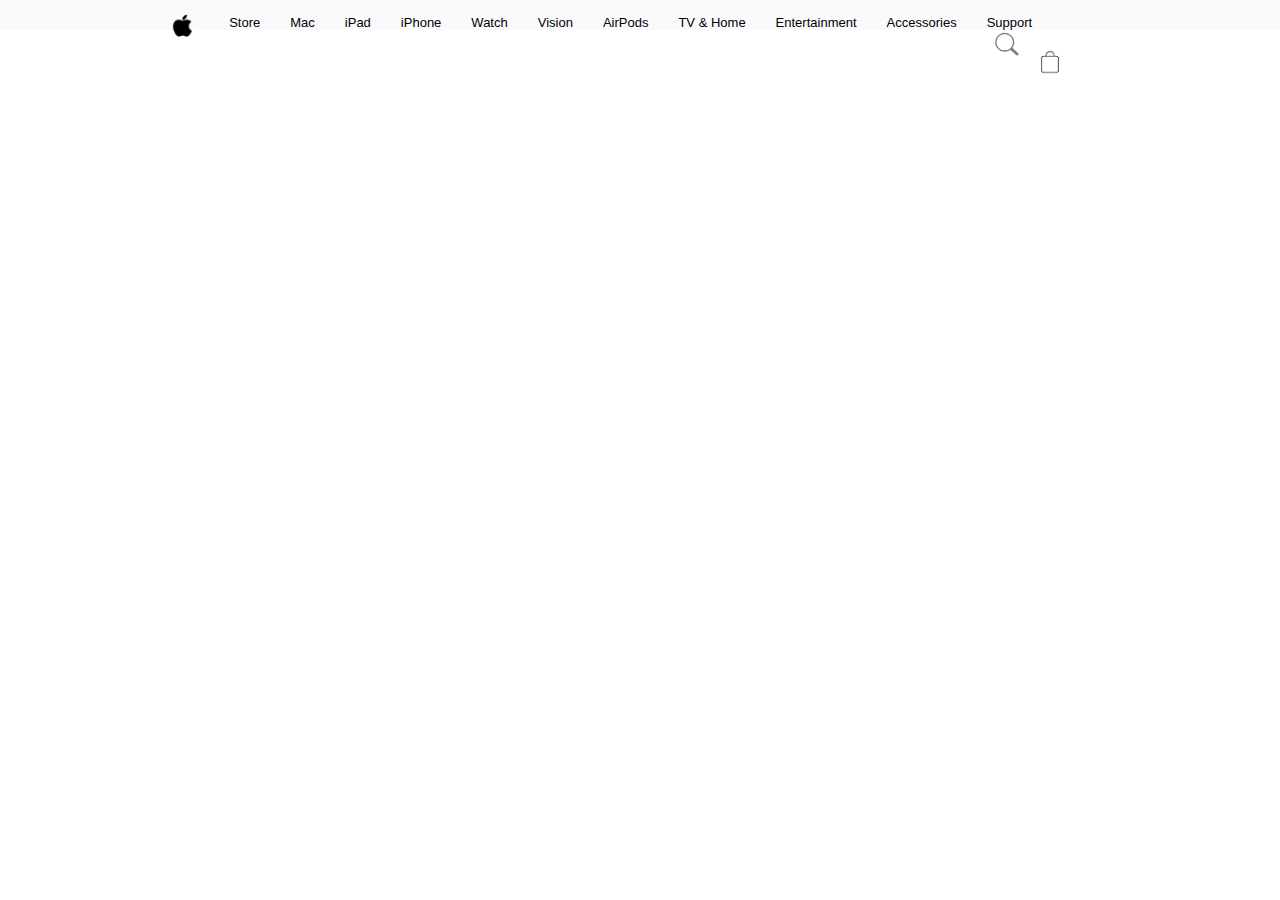
==== Index.html @ 8a87d5f6 "Search and Bag Logo" ====
<!DOCTYPE html>
<html lang="en">
<head>
    <meta charset="UTF-8">
    <meta name="viewport" content="width=device-width, initial-scale=1.0">
    <title>Apple</title>
    <link rel="stylesheet" href="style.css">
</head>
<body>
    <div>
        <div id="navbar">
            <img id="applelogo" src="./Asset/Logo 1.png" alt="Apple">
            <ul>
                <li>Store</li>
                <li style="margin-left: 30px;">Mac</li>
                <li style="margin-left: 30px;">iPad</li>
                <li style="margin-left: 30px;">iPhone</li>
                <li style="margin-left: 30px;">Watch</li>
                <li style="margin-left: 30px;">Vision</li>
                <li style="margin-left: 30px;">AirPods</li>
                <li style="margin-left: 30px;">TV & Home</li>
                <li style="margin-left: 30px;">Entertainment</li>
                <li style="margin-left: 30px;">Accessories</li>
                <li style="margin-left: 30px;">Support</li>
            </ul>
            <img id="search" src="./Asset/Search.png" alt="Search">
            <img id= "bag" src="./Asset/Bag.png" alt="Bag">
        </div>






    </div>
</body>
</html>
---- style.css ----
*{
    box-sizing: border-box;
    padding: 0;
    margin:0 ;
}
ul{
    list-style-type: none;
    display: flex;
    font-family: "SF Pro Text","SF Pro Icons","Helvetica Neue","Helvetica","Arial",sans-serif;
    margin-left: 14%
}   
li{margin-left: 50px;
font-size: 13px;
margin-top: 15px;}

#applelogo{position: absolute;
    margin-top: 14px;
    width: 2.5%;
    height: 2.5%;
    object-fit: contain;
    margin-left: 13%;
}
#navbar{background-color:#fafafc ;
}
#search{position: absolute;
    margin-top: 1px;
    width: 3%;
    height: 3%;
    object-fit: contain;
    margin-left: 77%;}
#bag{position: absolute;
    margin-top: 14px;
    width: 4%;
    height: 4%;
    object-fit: contain;
    margin-left: 80%;}
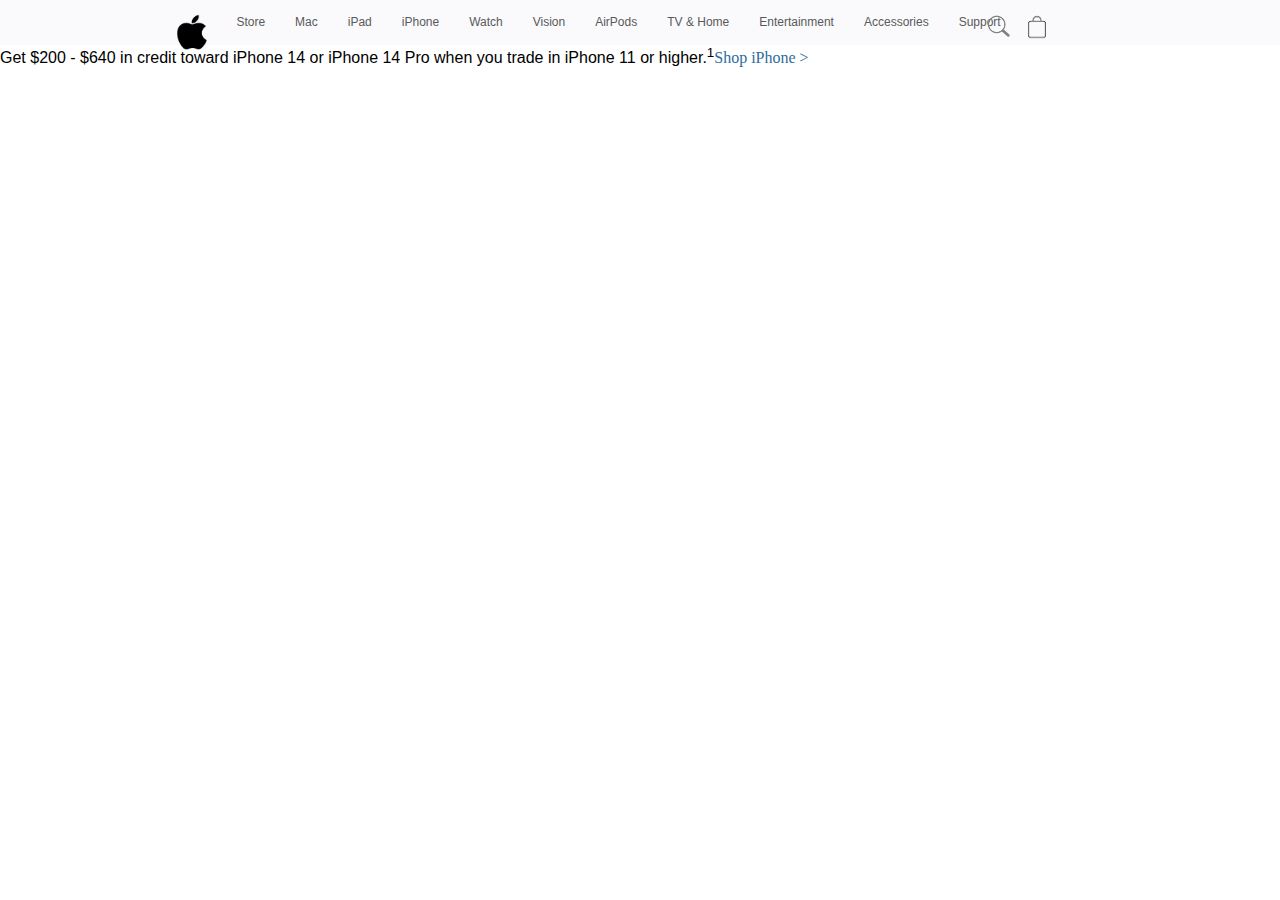
==== commit 45837022: "Navbar alignment and text addition with anchor tag" ====
--- a/Index.html
+++ b/Index.html
@@ -22,9 +22,13 @@
                 <li style="margin-left: 30px;">Entertainment</li>
                 <li style="margin-left: 30px;">Accessories</li>
                 <li style="margin-left: 30px;">Support</li>
+                <img id="search" src="./Asset/Search.png" alt="Search">
+                <img id= "bag" src="./Asset/Bag.png" alt="Bag">
             </ul>
-            <img id="search" src="./Asset/Search.png" alt="Search">
-            <img id= "bag" src="./Asset/Bag.png" alt="Bag">
+        </div>
+        <p id="firstpara">Get $200 &hyphen; $640 in credit toward iPhone 14 or iPhone 14 Pro when you trade in iPhone 11 or higher.<sup>1</sup></p><a id="atag"  href="">Shop iPhone &gt;</a>
+        <div>
+
         </div>
 
 
--- a/style.css
+++ b/style.css
@@ -7,30 +7,59 @@
     list-style-type: none;
     display: flex;
     font-family: "SF Pro Text","SF Pro Icons","Helvetica Neue","Helvetica","Arial",sans-serif;
-    margin-left: 14%
+    margin-left: 13%
 }   
-li{margin-left: 50px;
-font-size: 13px;
-margin-top: 15px;}
+li{
+    margin-left: 70px;
+    font-size: 12px;
+    margin-top: 15px;
+    color: #595959;
+}
 
-#applelogo{position: absolute;
-    margin-top: 14px;
-    width: 2.5%;
-    height: 2.5%;
-    object-fit: contain;
-    margin-left: 13%;
-}
-#navbar{background-color:#fafafc ;
-}
-#search{position: absolute;
-    margin-top: 1px;
-    width: 3%;
-    height: 3%;
-    object-fit: contain;
-    margin-left: 77%;}
-#bag{position: absolute;
+#applelogo{
+    position: absolute;
     margin-top: 14px;
     width: 4%;
     height: 4%;
     object-fit: contain;
-    margin-left: 80%;}+    margin-left: 13%;
+}
+#navbar{
+    background-color:#fafafc ;
+    height: 45px;
+}
+#search{
+    position: absolute;
+    margin-top: 14px;
+    width: 2.8%;
+    height: 2.8%;
+    object-fit: contain;
+    margin-left: 63.5%;
+}
+#bag{position: absolute;
+    margin-top: 9px;
+    width: 4%;
+    height: 4%;
+    object-fit: contain;
+    margin-left: 66%;}
+#firstpara{
+    font-family: "SF Pro Text","SF Pro Icons","Helvetica Neue","Helvetica","Arial",sans-serif;
+    font-size: 16px;
+    display:inline-block ;
+    text-align: center;
+}
+a{
+    color: #2f6c9b;
+    text-decoration: none;
+    background-color: transparent;
+}
+a:visited{
+    color: #2f6c9b;
+    text-decoration: none;
+    background-color: transparent;
+}   
+a:hover{
+    color: #2f6c9b;
+    text-decoration: underline;
+    background-color: transparent;
+}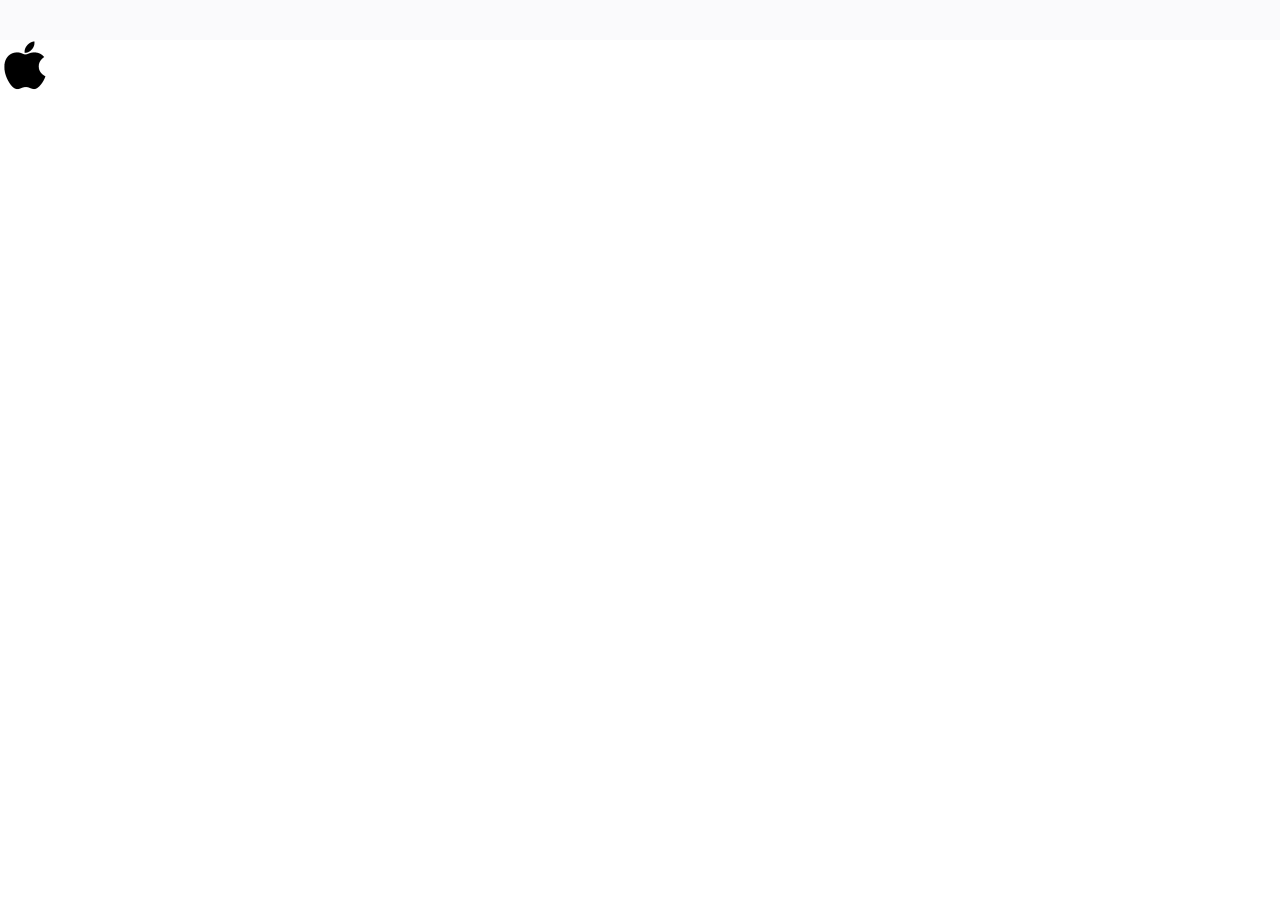
==== commit 6a43bd14: "Apple with div and flex" ====
--- a/Index.html
+++ b/Index.html
@@ -7,35 +7,37 @@
     <link rel="stylesheet" href="style.css">
 </head>
 <body>
-    <div>
-        <div id="navbar">
-            <img id="applelogo" src="./Asset/Logo 1.png" alt="Apple">
-            <ul>
+    <div id="mainnavbar"></div>
+        <div id="shortnavbar"></div>
+            <div id="applelogo">
+                <img id="applelogo" src="./Asset/Logo 1.png" alt="Apple">
+            </div>
+            <!-- <div id="menulist">
+                <ul id="list">
                 <li>Store</li>
-                <li style="margin-left: 30px;">Mac</li>
-                <li style="margin-left: 30px;">iPad</li>
-                <li style="margin-left: 30px;">iPhone</li>
-                <li style="margin-left: 30px;">Watch</li>
-                <li style="margin-left: 30px;">Vision</li>
-                <li style="margin-left: 30px;">AirPods</li>
-                <li style="margin-left: 30px;">TV & Home</li>
-                <li style="margin-left: 30px;">Entertainment</li>
-                <li style="margin-left: 30px;">Accessories</li>
-                <li style="margin-left: 30px;">Support</li>
-                <img id="search" src="./Asset/Search.png" alt="Search">
-                <img id= "bag" src="./Asset/Bag.png" alt="Bag">
+                <li>Mac</li>
+                <li>iPad</li>
+                <li>iPhone</li>
+                <li>Watch</li>
+                <li>Vision</li>
+                <li>AirPods</li>
+                <li>TV & Home</li>
+                <li>Entertainment</li>
+                <li>Accessories</li>
+                <li>Support</li>                
             </ul>
+            </div>
+            <div id="search">
+                <img src="./Asset/Search.png" alt="Search">
+            </div>
+            <div id="bag">
+                <img src="./Asset/Bag.png" alt="Bag">
+            </div>
         </div>
-        <p id="firstpara">Get $200 &hyphen; $640 in credit toward iPhone 14 or iPhone 14 Pro when you trade in iPhone 11 or higher.<sup>1</sup></p><a id="atag"  href="">Shop iPhone &gt;</a>
-        <div>
-
-        </div>
-
-
-
-
-
-
     </div>
+    <Div id="offer">
+        <p>Get $200 &hyphen; $640 in credit toward iPhone 14 or iPhone 14 Pro when you trade in iPhone 11 or higher.<sup>1</sup></p><a id="atag" href=""> Shop iPhone &gt;</a>
+    </Div> -->
+    
 </body>
 </html>--- a/style.css
+++ b/style.css
@@ -1,65 +1,31 @@
 *{
     box-sizing: border-box;
     padding: 0;
-    margin:0 ;
+    margin: 0;
 }
-ul{
-    list-style-type: none;
+#mainnavbar{
+    background-color: #fafafc;
+    padding: 20px;
     display: flex;
-    font-family: "SF Pro Text","SF Pro Icons","Helvetica Neue","Helvetica","Arial",sans-serif;
-    margin-left: 13%
-}   
-li{
-    margin-left: 70px;
-    font-size: 12px;
-    margin-top: 15px;
-    color: #595959;
 }
-
+#shortnavbar{
+    width: 50%;
+    background-color: blueviolet;
+    display: flex;
+}
 #applelogo{
+    height: 50px;
+    width: 50px;
     position: absolute;
-    margin-top: 14px;
-    width: 4%;
-    height: 4%;
-    object-fit: contain;
-    margin-left: 13%;
-}
-#navbar{
-    background-color:#fafafc ;
-    height: 45px;
+    display: ;
 }
 #search{
+    height: 10px;
+    width: 10px;
     position: absolute;
-    margin-top: 14px;
-    width: 2.8%;
-    height: 2.8%;
-    object-fit: contain;
-    margin-left: 63.5%;
 }
-#bag{position: absolute;
-    margin-top: 9px;
-    width: 4%;
-    height: 4%;
-    object-fit: contain;
-    margin-left: 66%;}
-#firstpara{
-    font-family: "SF Pro Text","SF Pro Icons","Helvetica Neue","Helvetica","Arial",sans-serif;
-    font-size: 16px;
-    display:inline-block ;
-    text-align: center;
-}
-a{
-    color: #2f6c9b;
-    text-decoration: none;
-    background-color: transparent;
-}
-a:visited{
-    color: #2f6c9b;
-    text-decoration: none;
-    background-color: transparent;
-}   
-a:hover{
-    color: #2f6c9b;
-    text-decoration: underline;
-    background-color: transparent;
+#bag{
+    height: 10px;
+    width: 10px;
+    position: absolute;
 }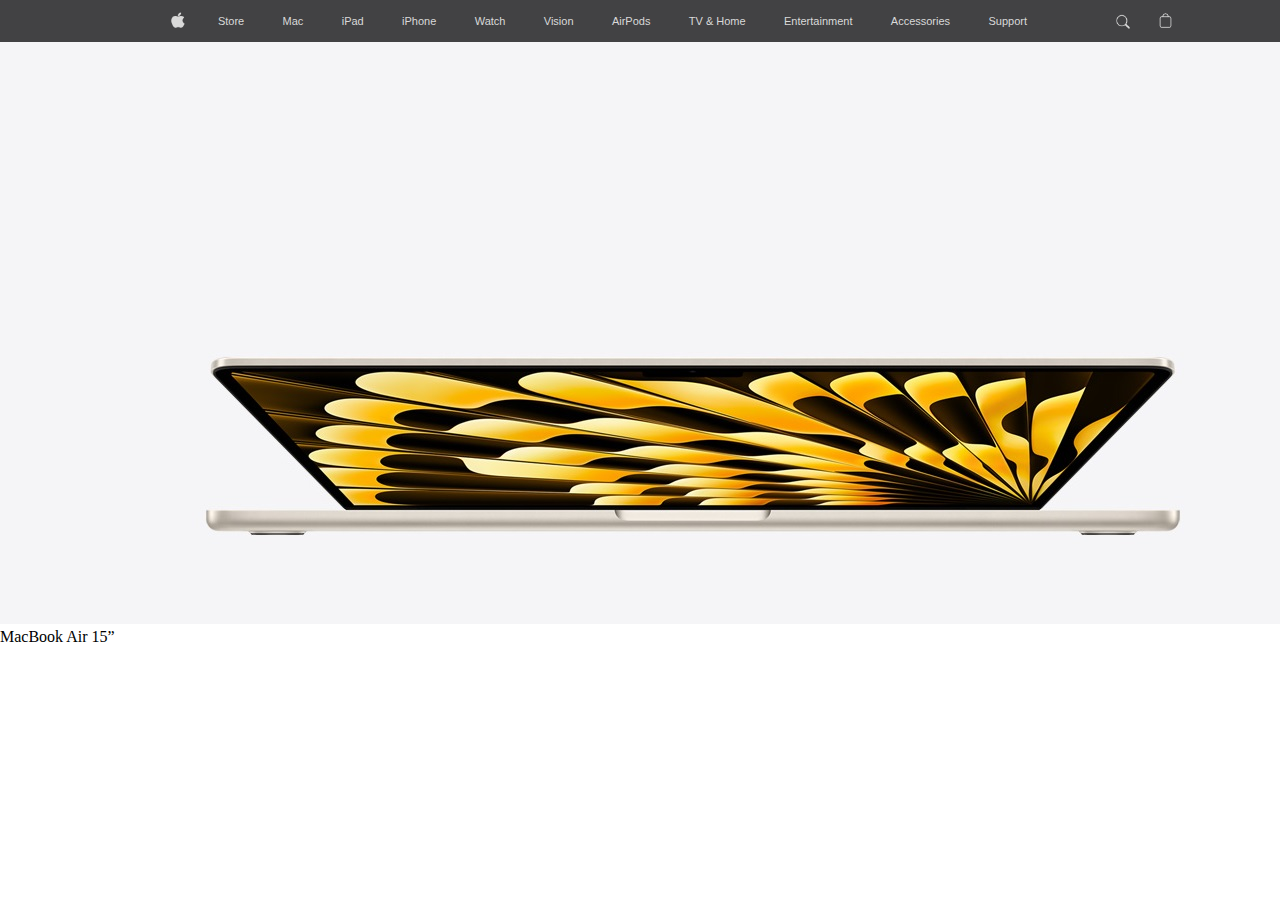
==== commit 03155093: "Pic0 has been placed" ====
--- a/Index.html
+++ b/Index.html
@@ -7,12 +7,9 @@
     <link rel="stylesheet" href="style.css">
 </head>
 <body>
-    <div id="mainnavbar"></div>
-        <div id="shortnavbar"></div>
-            <div id="applelogo">
+    <div id="mainnavbar">
+        <div id="shortnavbar">
                 <img id="applelogo" src="./Asset/Logo 1.png" alt="Apple">
-            </div>
-            <!-- <div id="menulist">
                 <ul id="list">
                 <li>Store</li>
                 <li>Mac</li>
@@ -25,19 +22,15 @@
                 <li>Entertainment</li>
                 <li>Accessories</li>
                 <li>Support</li>                
-            </ul>
-            </div>
-            <div id="search">
-                <img src="./Asset/Search.png" alt="Search">
-            </div>
-            <div id="bag">
-                <img src="./Asset/Bag.png" alt="Bag">
-            </div>
+                </ul>
+                <img id="search" src="./Asset/Search.png" alt="Search">
+                <img id="bag" src="./Asset/Bag.png" alt="Bag">
         </div>
     </div>
-    <Div id="offer">
-        <p>Get $200 &hyphen; $640 in credit toward iPhone 14 or iPhone 14 Pro when you trade in iPhone 11 or higher.<sup>1</sup></p><a id="atag" href=""> Shop iPhone &gt;</a>
-    </Div> -->
-    
+    <div id="pic00">
+        <img id="pic0" src="./Asset/0.jpg" alt="MacBook Air 15">
+        <p>MacBook Air 15&rdquo;</p>
+        
+    </div>
 </body>
 </html>--- a/style.css
+++ b/style.css
@@ -4,28 +4,47 @@
     margin: 0;
 }
 #mainnavbar{
-    background-color: #fafafc;
-    padding: 20px;
-    display: flex;
+    background-color: #424244;
+    padding: 15px;
+    width: 100%;
+    position: fixed;
 }
 #shortnavbar{
-    width: 50%;
-    background-color: blueviolet;
-    display: flex;
+    width: 65%;
+    margin: 0 auto;
 }
 #applelogo{
-    height: 50px;
-    width: 50px;
+    height: 16px;
+    width: 16px;
     position: absolute;
-    display: ;
+    margin-left: -64px;
+    margin-top: -3px;
 }
 #search{
-    height: 10px;
-    width: 10px;
+    height: 16px;
+    width: 16px;
     position: absolute;
+    margin-left: 880px;
+    margin-top: -13px;
 }
 #bag{
-    height: 10px;
-    width: 10px;
+    height: 23px;
+    width: 23px;
     position: absolute;
-}+    margin-left: 920px;
+    margin-top: -18px;
+}
+#list{
+    list-style: none;
+    display: flex;
+    justify-content: space-around;
+    align-content: row wrap;
+    font-family: "SF Pro Text","SF Pro Icons","Helvetica Neue","Helvetica","Arial",sans-serif;
+    color: #d9d9d9;
+    font-size: 11px;
+    margin-left: -35px;
+}
+pic0{
+    width: 100%;
+    height: fit-content;
+}
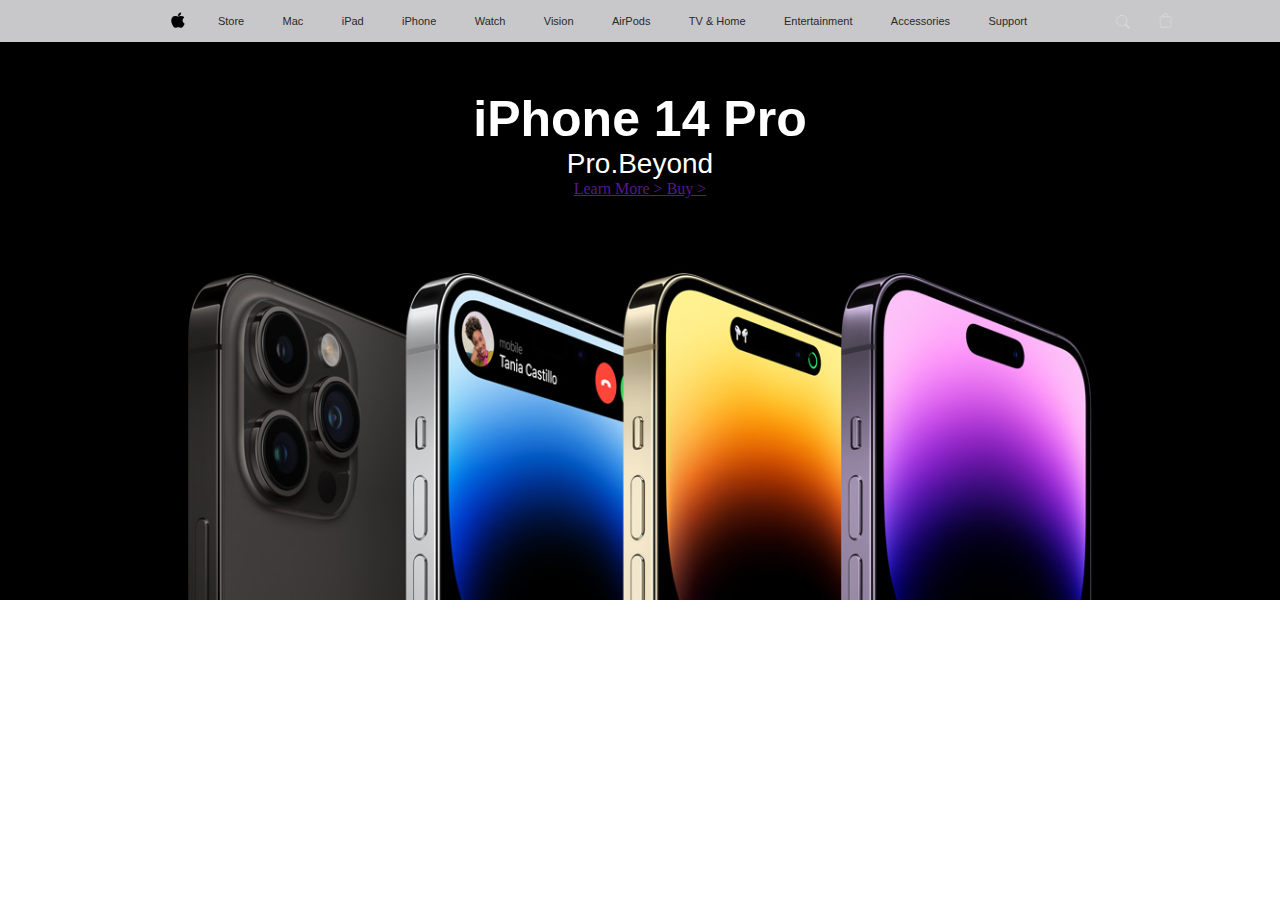
==== commit 344ec525: "again pushing repo" ====
--- a/Index.html
+++ b/Index.html
@@ -27,10 +27,13 @@
                 <img id="bag" src="./Asset/Bag.png" alt="Bag">
         </div>
     </div>
-    <div id="pic00">
-        <img id="pic0" src="./Asset/0.jpg" alt="MacBook Air 15">
-        <p>MacBook Air 15&rdquo;</p>
-        
+    <div id="firstsection">
+        <p id="para1">iPhone 14 Pro</p>
+        <p id="para2">Pro.Beyond</p>        
+        <div id="para3">
+            <a href="">Learn More &gt; </a>
+            <a href="">Buy &gt;</a>
+        </div>
     </div>
 </body>
-</html>+</html>     --- a/style.css
+++ b/style.css
@@ -4,7 +4,7 @@
     margin: 0;
 }
 #mainnavbar{
-    background-color: #424244;
+    background-color: #C8C8CA;
     padding: 15px;
     width: 100%;
     position: fixed;
@@ -40,11 +40,29 @@
     justify-content: space-around;
     align-content: row wrap;
     font-family: "SF Pro Text","SF Pro Icons","Helvetica Neue","Helvetica","Arial",sans-serif;
-    color: #d9d9d9;
+    color: #282828;
     font-size: 11px;
     margin-left: -35px;
 }
-pic0{
-    width: 100%;
-    height: fit-content;
+#firstsection{
+    display: flex;
+    flex-direction: column;
+    align-items: center;
+    background-image: url(./Asset/2.jpg);
+    background-repeat: no-repeat;
+    background-size: cover;
+    background-position: center;
+    height: 600px;
+    color: white;
 }
+#para1{
+    margin-top: 90px;
+    font-size: 50px;
+    font-weight: bolder;
+    font-family: "SF Pro Text","SF Pro Icons","Helvetica Neue","Helvetica","Arial",sans-serif;
+}
+#para2{
+    font-size: 28px;
+    /* font-weight: bold; */
+    font-family: "SF Pro Text","SF Pro Icons","Helvetica Neue","Helvetica","Arial",sans-serif;
+}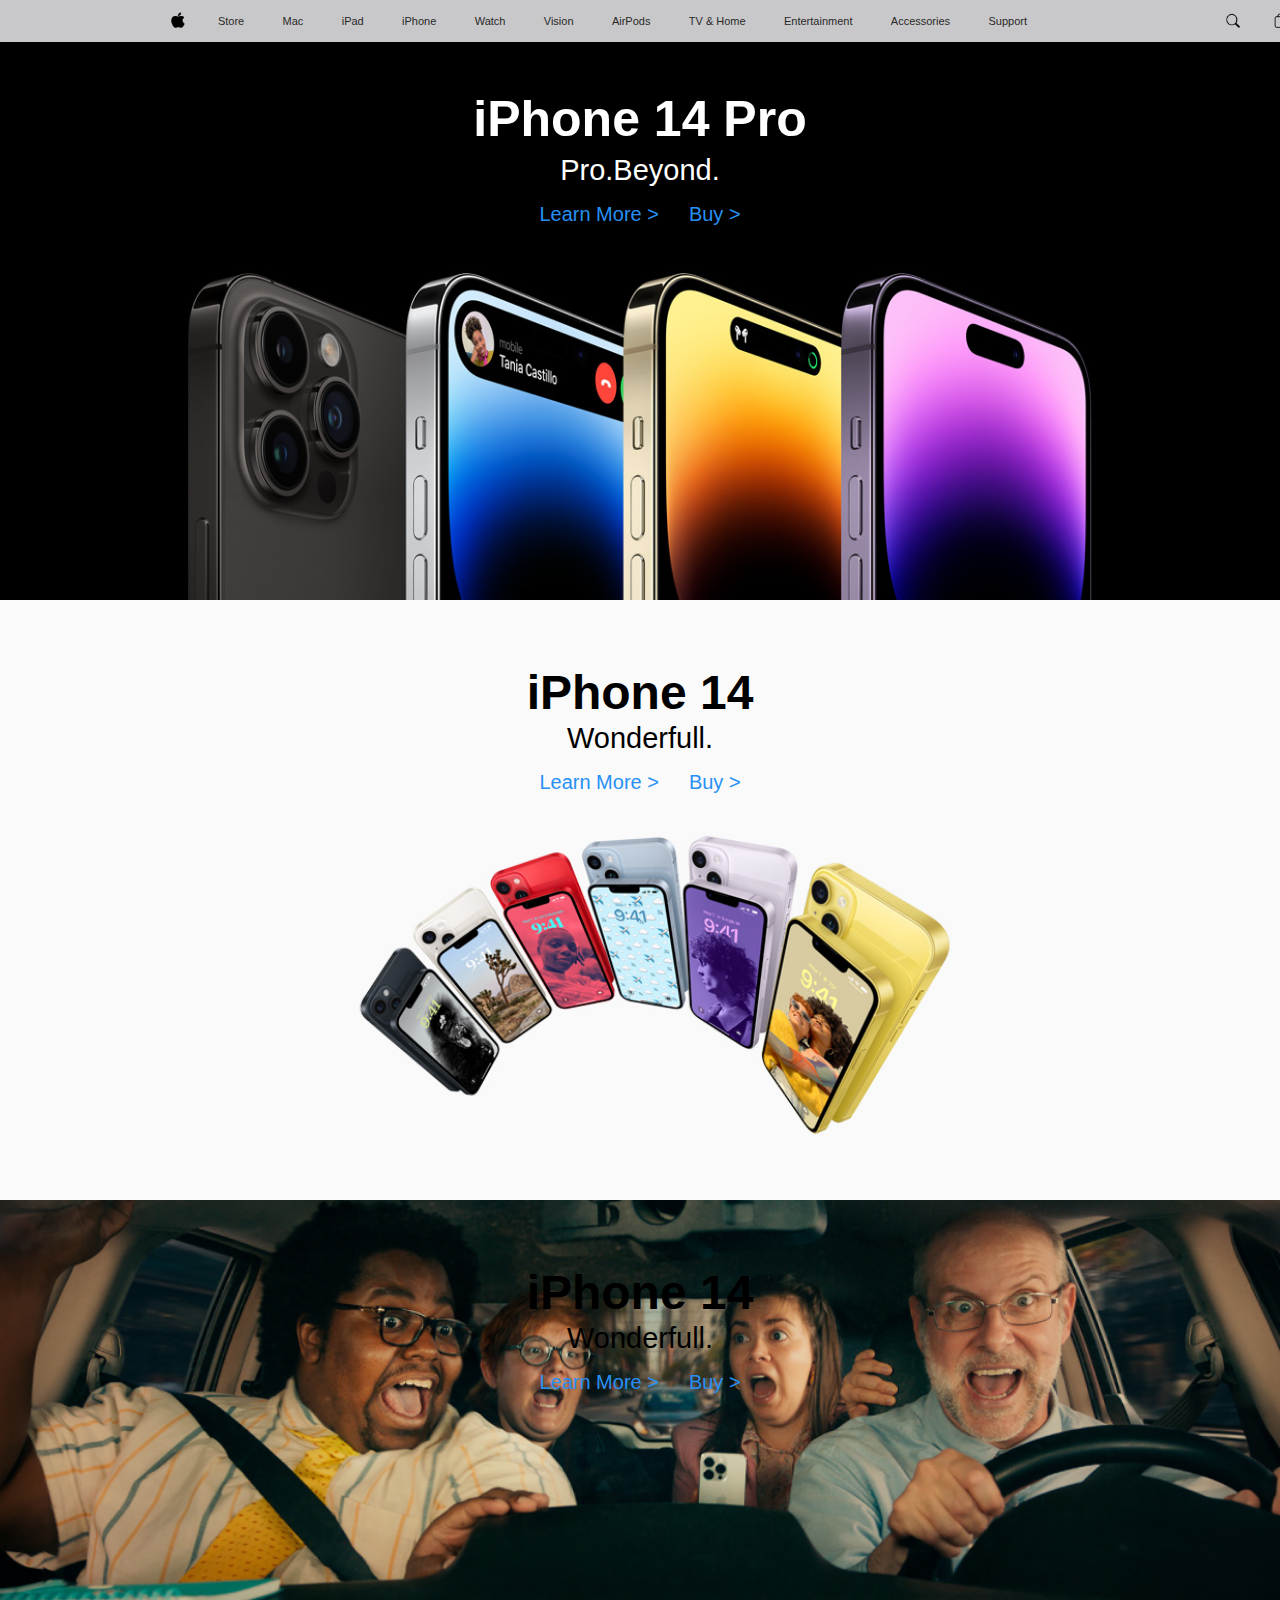
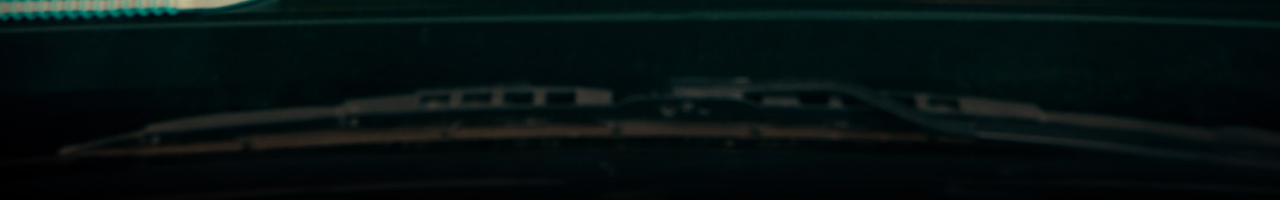
==== commit 11159d67: "section 3 working" ====
--- a/Index.html
+++ b/Index.html
@@ -1,39 +1,57 @@
-<!DOCTYPE html>
-<html lang="en">
-<head>
-    <meta charset="UTF-8">
-    <meta name="viewport" content="width=device-width, initial-scale=1.0">
-    <title>Apple</title>
-    <link rel="stylesheet" href="style.css">
-</head>
-<body>
-    <div id="mainnavbar">
-        <div id="shortnavbar">
-                <img id="applelogo" src="./Asset/Logo 1.png" alt="Apple">
-                <ul id="list">
-                <li>Store</li>
-                <li>Mac</li>
-                <li>iPad</li>
-                <li>iPhone</li>
-                <li>Watch</li>
-                <li>Vision</li>
-                <li>AirPods</li>
-                <li>TV & Home</li>
-                <li>Entertainment</li>
-                <li>Accessories</li>
-                <li>Support</li>                
-                </ul>
-                <img id="search" src="./Asset/Search.png" alt="Search">
-                <img id="bag" src="./Asset/Bag.png" alt="Bag">
-        </div>
-    </div>
-    <div id="firstsection">
-        <p id="para1">iPhone 14 Pro</p>
-        <p id="para2">Pro.Beyond</p>        
-        <div id="para3">
-            <a href="">Learn More &gt; </a>
-            <a href="">Buy &gt;</a>
-        </div>
-    </div>
-</body>
+<!DOCTYPE html>
+<html lang="en">
+<head>
+    <meta charset="UTF-8">
+    <meta name="viewport" content="width=device-width, initial-scale=1.0">
+    <title>Apple</title>
+    <link rel="stylesheet" href="style.css">
+</head>
+<body>
+    <div id="mainnavbar">
+        <div id="shortnavbar">
+                <img id="applelogo" src="./Asset/Logo 1.png" alt="Apple">
+                <ul id="list">
+                <li>Store</li>
+                <li>Mac</li>
+                <li>iPad</li>
+                <li>iPhone</li>
+                <li>Watch</li>
+                <li>Vision</li>
+                <li>AirPods</li>
+                <li>TV & Home</li>
+                <li>Entertainment</li>
+                <li>Accessories</li>
+                <li>Support</li>                
+                </ul>
+                <img id="search" src="./Asset/Search.png" alt="Search">
+                <img id="bag" src="./Asset/Bag.png" alt="Bag">
+        </div>
+    </div>
+    <div id="firstsection">
+        <p id="para1">iPhone 14 Pro</p>
+        <p id="para2">Pro.Beyond.</p>        
+        <div id="para3">
+            <a href="">Learn More &gt; </a>
+            <a href="">Buy &gt; </a>
+        </div>
+    </div>
+    <div id="secondsection">
+        <p id="para4">iPhone 14</p>
+        <p id="para5">Wonderfull.</p>        
+        <div id="para6">
+            <a href="">Learn More &gt; </a>
+            <a href="">Buy &gt; </a>
+        </div>
+    </div>
+    </div>
+    <div id="thirdsection">
+        <p id="para7">iPhone 14</p>
+        <p id="para8">Wonderfull.</p>        
+        <div id="para9">
+            <a href="">Learn More &gt; </a>
+            <a href="">Buy &gt; </a>
+        </div>
+    </div>
+    
+</body>
 </html>     --- a/style.css
+++ b/style.css
@@ -1,68 +1,154 @@
-*{
-    box-sizing: border-box;
-    padding: 0;
-    margin: 0;
-}
-#mainnavbar{
-    background-color: #C8C8CA;
-    padding: 15px;
-    width: 100%;
-    position: fixed;
-}
-#shortnavbar{
-    width: 65%;
-    margin: 0 auto;
-}
-#applelogo{
-    height: 16px;
-    width: 16px;
-    position: absolute;
-    margin-left: -64px;
-    margin-top: -3px;
-}
-#search{
-    height: 16px;
-    width: 16px;
-    position: absolute;
-    margin-left: 880px;
-    margin-top: -13px;
-}
-#bag{
-    height: 23px;
-    width: 23px;
-    position: absolute;
-    margin-left: 920px;
-    margin-top: -18px;
-}
-#list{
-    list-style: none;
-    display: flex;
-    justify-content: space-around;
-    align-content: row wrap;
-    font-family: "SF Pro Text","SF Pro Icons","Helvetica Neue","Helvetica","Arial",sans-serif;
-    color: #282828;
-    font-size: 11px;
-    margin-left: -35px;
-}
-#firstsection{
-    display: flex;
-    flex-direction: column;
-    align-items: center;
-    background-image: url(./Asset/2.jpg);
-    background-repeat: no-repeat;
-    background-size: cover;
-    background-position: center;
-    height: 600px;
-    color: white;
-}
-#para1{
-    margin-top: 90px;
-    font-size: 50px;
-    font-weight: bolder;
-    font-family: "SF Pro Text","SF Pro Icons","Helvetica Neue","Helvetica","Arial",sans-serif;
-}
-#para2{
-    font-size: 28px;
-    /* font-weight: bold; */
-    font-family: "SF Pro Text","SF Pro Icons","Helvetica Neue","Helvetica","Arial",sans-serif;
+*{
+    box-sizing: border-box;
+    padding: 0;
+    margin: 0;
+}
+#mainnavbar{
+    background-color: #C8C8CA;
+    padding: 15px;
+    width: 100%;
+    position: fixed;
+}
+#shortnavbar{
+    width: 65%;
+    margin: 0 auto;
+}
+#applelogo{
+    height: 16px;
+    width: 16px;
+    position: absolute;
+    margin-left: -64px;
+    margin-top: -3px;
+}
+#search{
+    height: 16px;
+    width: 16px;
+    position: absolute;
+    margin-left: 990px;
+    margin-top: -14px;
+}
+#bag{
+    height: 23px;
+    width: 23px;
+    position: absolute;
+    margin-left: 1035px;
+    margin-top: -18px;
+}
+#list{
+    list-style: none;
+    display: flex;
+    justify-content: space-around;
+    align-content: row wrap;
+    font-family: "SF Pro Text","SF Pro Icons","Helvetica Neue","Helvetica","Arial",sans-serif;
+    color: #282828;
+    font-size: 11px;
+    margin-left: -35px;
+}
+#firstsection{
+    display: flex;
+    flex-direction: column;
+    align-items: center;
+    background-image: url(./Asset/2.jpg);
+    background-repeat: no-repeat;
+    background-size: cover;
+    background-position: center;
+    height: 600px;
+    color: white;
+}
+#para1{
+    margin-top: 90px;
+    font-size: 50px;
+    font-weight: bolder;
+    font-family: "SF Pro Text","SF Pro Icons","Helvetica Neue","Helvetica","Arial",sans-serif;
+}
+#para2{
+    font-size: 29px;
+    font-family: "SF Pro Text","SF Pro Icons","Helvetica Neue","Helvetica","Arial",sans-serif;
+    margin-top: 6px;
+}
+#para3{
+    font-family: "SF Pro Text","SF Pro Icons","Helvetica Neue","Helvetica","Arial",sans-serif;
+    margin-top: 16px;
+    display: flex;
+    gap: 30px;
+}
+a{
+    color: #2790F4;
+    text-decoration: none;
+    font-size:20px ;
+}
+a:hover{
+    text-decoration: underline;
+}
+#secondsection{
+    display: flex;
+    flex-direction: column;
+    align-items: center;
+    background-image: url(./Asset/3.jpg);
+    background-repeat: no-repeat;
+    background-size: cover;
+    background-position: center;
+    height: 600px;
+    color: black;
+}
+#para4{
+    margin-top: 65px;
+    font-size: 48px;
+    font-weight: bolder;
+    font-family: "SF Pro Text","SF Pro Icons","Helvetica Neue","Helvetica","Arial",sans-serif;
+}
+#para5{
+    font-size: 29px;
+    font-family: "SF Pro Text","SF Pro Icons","Helvetica Neue","Helvetica","Arial",sans-serif;
+    margin-top: 2px;
+}
+#para6{
+    font-family: "SF Pro Text","SF Pro Icons","Helvetica Neue","Helvetica","Arial",sans-serif;
+    margin-top: 16px;
+    display: flex;
+    gap: 30px;
+}
+a{
+    color: #2790F4;
+    text-decoration: none;
+    font-size:20px ;
+}
+a:hover{
+    text-decoration: underline;
+}
+#thirdsection{
+    display: flex;
+    flex-direction: column;
+    align-items: center;
+    background-image: url(./Asset/10.jpg);
+    background-repeat: no-repeat;
+    background-size: cover;
+    background-position: center;
+    height: 600px;
+    color: black;
+}
+#para7{
+    margin-top: 65px;
+    font-size: 48px;
+    font-weight: bolder;
+    font-family: "SF Pro Text","SF Pro Icons","Helvetica Neue","Helvetica","Arial",sans-serif;
+}
+#para8{
+    font-size: 29px;
+    font-family: "SF Pro Text","SF Pro Icons","Helvetica Neue","Helvetica","Arial",sans-serif;
+    margin-top: 2px;
+}
+#para9{
+    font-family: "SF Pro Text","SF Pro Icons","Helvetica Neue","Helvetica","Arial",sans-serif;
+    margin-top: 16px;
+    display: flex;
+    gap: 30px;
+}
+a{
+    color: #2790F4;
+    text-decoration: none;
+    font-size:20px ;
+}
+a:hover{
+    text-decoration: underline;
 }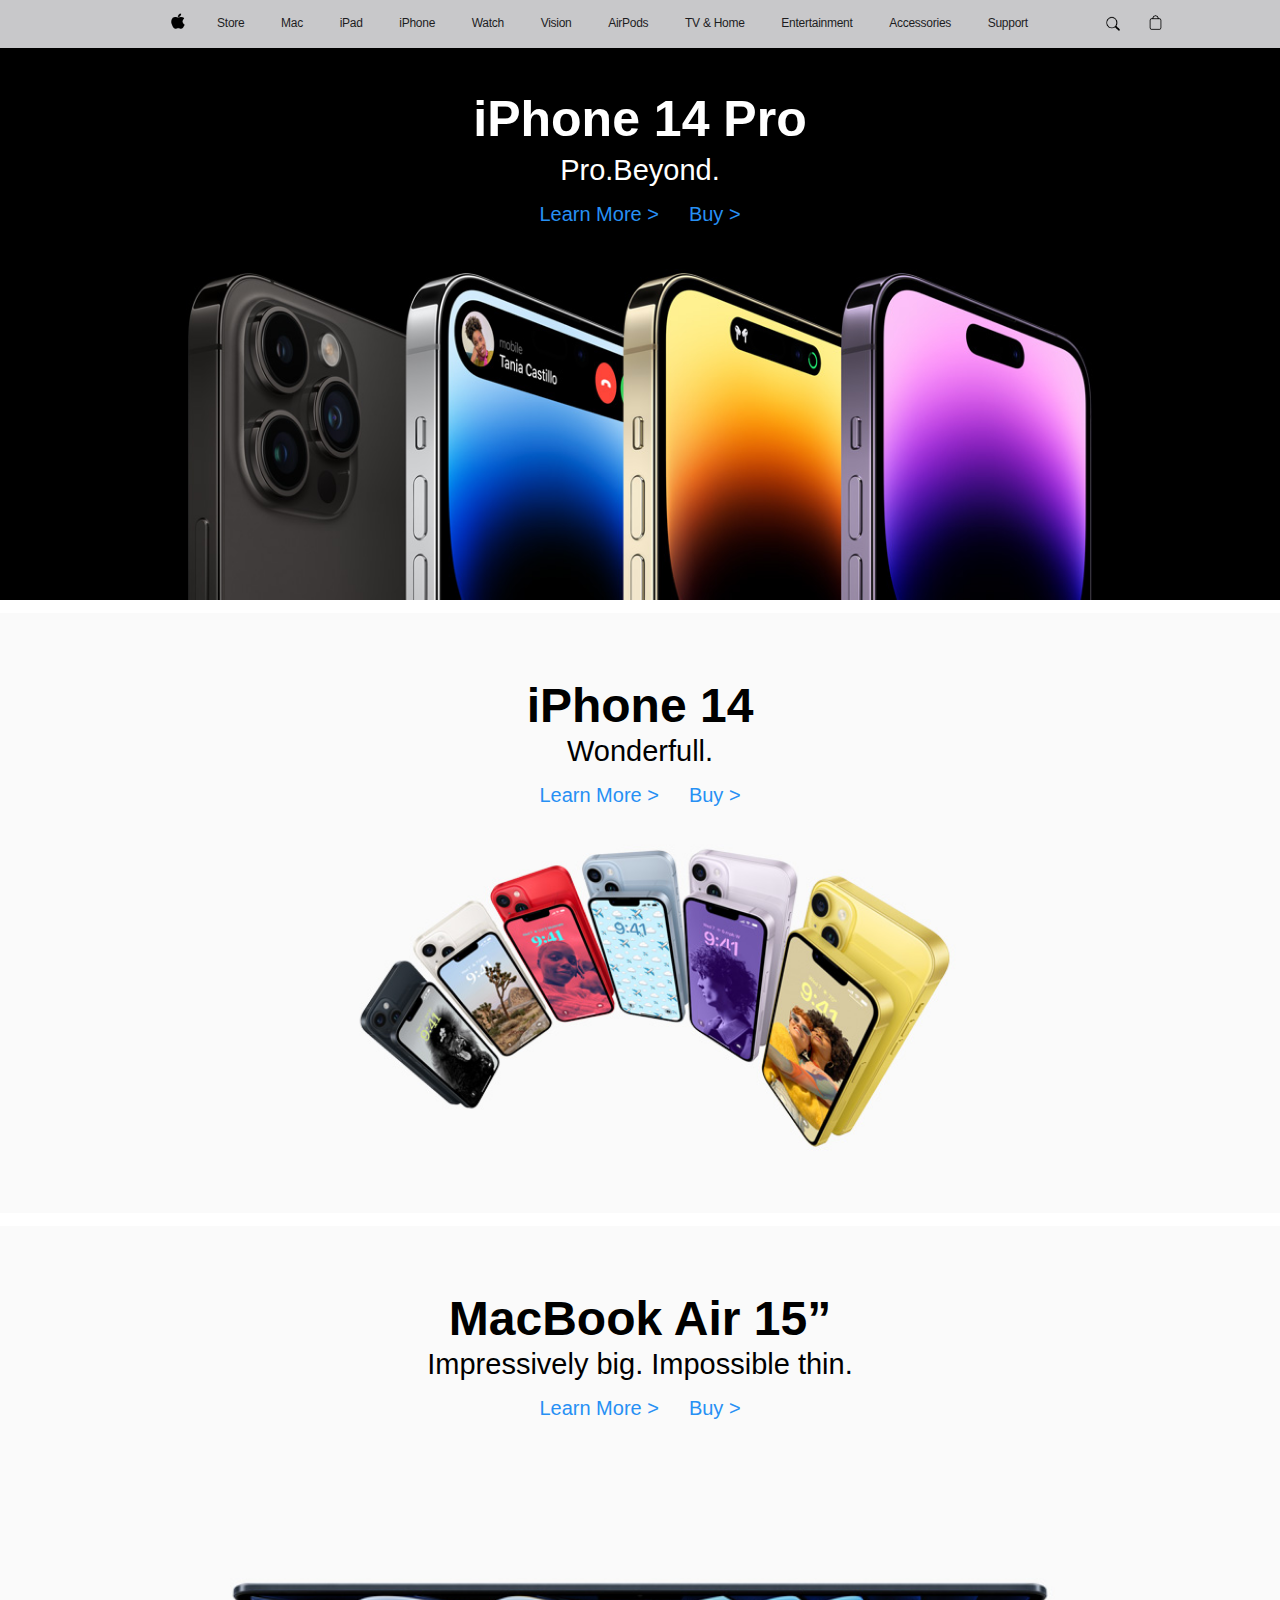
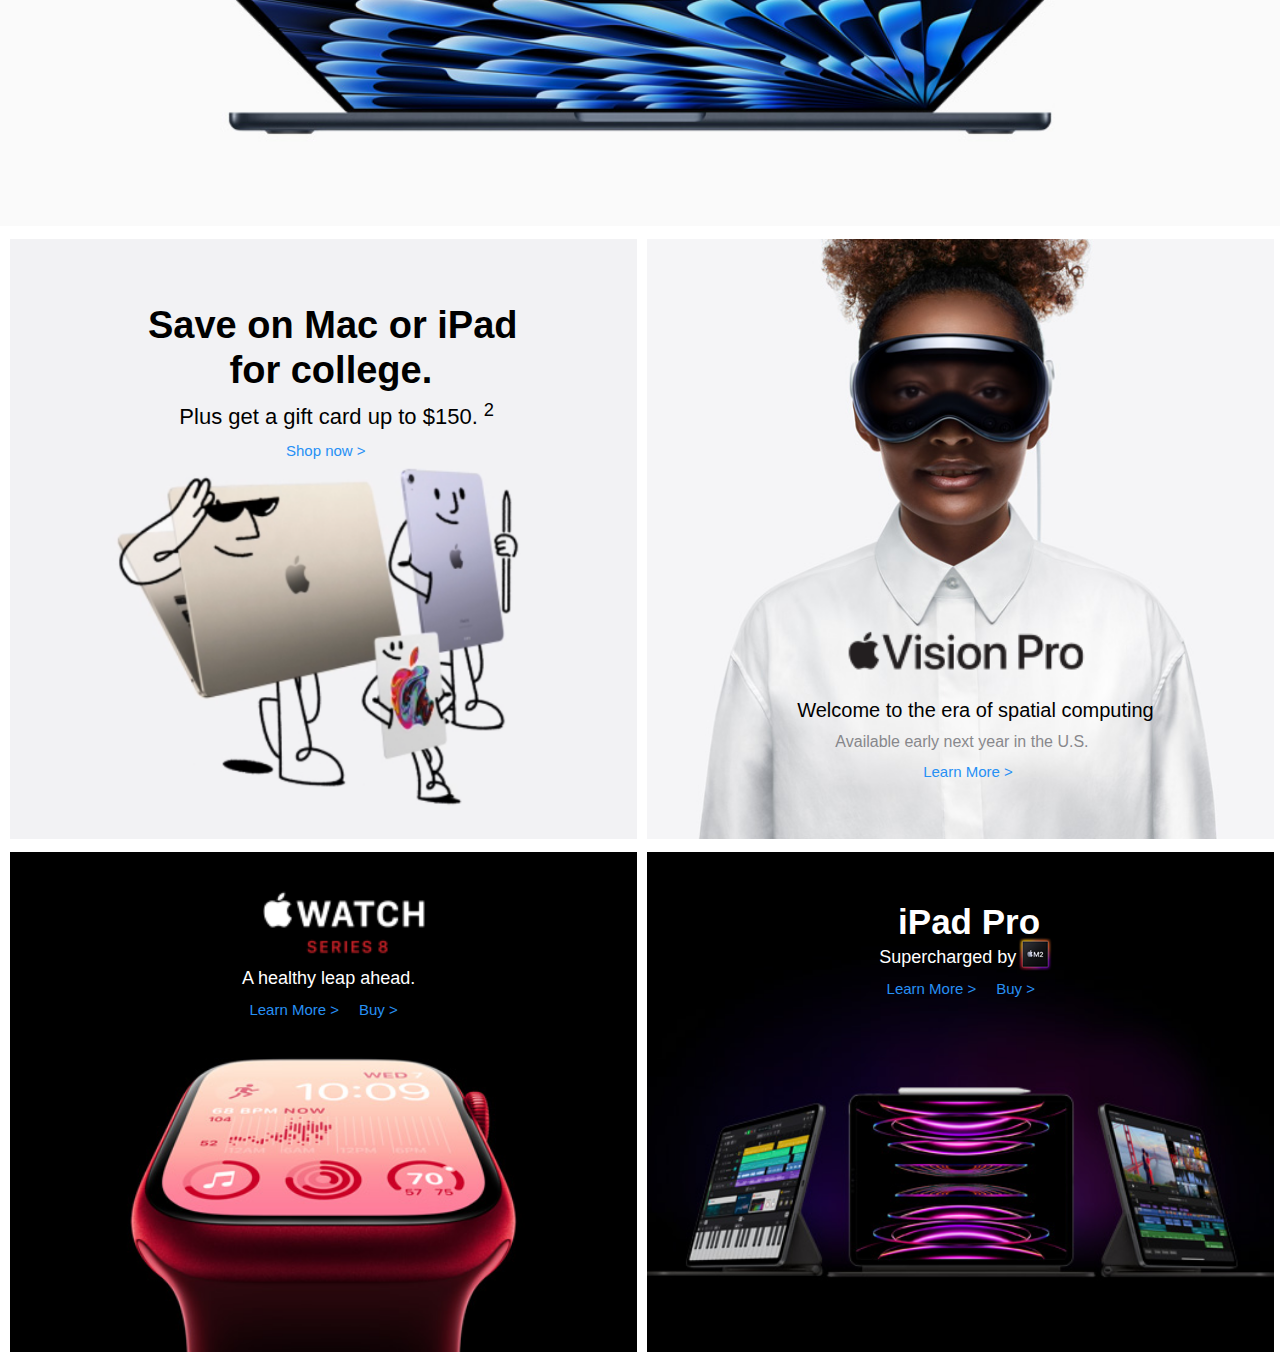
==== commit fa8cb590: "section 6 working" ====
--- a/Index.html
+++ b/Index.html
@@ -31,27 +31,68 @@
         <p id="para1">iPhone 14 Pro</p>
         <p id="para2">Pro.Beyond.</p>        
         <div id="para3">
-            <a href="">Learn More &gt; </a>
-            <a href="">Buy &gt; </a>
+            <a class="learnmore" href="">Learn More &gt; </a>
+            <a class="learnmore" href="">Buy &gt; </a>
         </div>
     </div>
     <div id="secondsection">
         <p id="para4">iPhone 14</p>
         <p id="para5">Wonderfull.</p>        
         <div id="para6">
-            <a href="">Learn More &gt; </a>
-            <a href="">Buy &gt; </a>
+            <a class="learnmore" href="">Learn More &gt; </a>
+            <a class="learnmore" href="">Buy &gt; </a>
         </div>
     </div>
     </div>
     <div id="thirdsection">
-        <p id="para7">iPhone 14</p>
-        <p id="para8">Wonderfull.</p>        
+        <p id="para7">MacBook Air 15”</p>
+        <p id="para8">Impressively big. Impossible thin.</p>        
         <div id="para9">
-            <a href="">Learn More &gt; </a>
-            <a href="">Buy &gt; </a>
+            <a class="learnmore" href="">Learn More &gt; </a>
+            <a class="learnmore" href="">Buy &gt; </a>
         </div>
     </div>
-    
+    <div id="fourthsection">
+        <div id="fourthsection1">
+            <p id="para10">Save on Mac or iPad</p>
+            <p id="para11">for college.</p>
+            <p id="para12">Plus get a gift card up to $150. <sup>2</sup></p>        
+            <div id="para13">
+            <a class="shopnow" href="">Shop now &gt; </a>
+            </div>
+        </div>
+        <div id="fourthsection2">
+            <p id="para14"><img id="visionpro" src="./Asset/vision pro.png" alt="Vision Pro"></p>
+            <p id="para15">Welcome to the era of spatial computing</p>     
+            <p id="para16">Available early next year in the U.S.</p>     
+            <div id="para17">
+            <a class="shopnow" href="">Learn More &gt; </a>
+            </div>
+        </div>
+    </div>   
+    <div id="fifthsection">
+        <div id="fifthsection1">
+            <p id="para18"><img id="watch8" src="./Asset/promo_logo_apple_watch_series_8__ee6riplsucuq_medium.png" alt="Watch series 8"></p>
+            <p id="para19">A healthy leap ahead.</p>      
+            <div id="para20">
+            <a class="smalllearnmore" href="">Learn More &gt; </a>
+            <a class="smalllearnmore" href="">Buy &gt; </a>
+            </div>
+        </div>
+        <div id="fifthsection2">
+            <p id="para21"><img id="m2chip" src="./Asset/promo_m2_chip__enw2kz91lsuq_medium.png" alt="M2 Chip"></p>
+            <p id="para22">iPad Pro</p>         
+            <p id="para23">Supercharged by</p>         
+            <div id="para24">
+            <a class="smalllearnmore" href="">Learn More &gt; </a>
+            <a class="smalllearnmore" href="">Buy &gt; </a>
+        </div>
+    </div>
+    <div>
+
+    </div>
+<div>
+
+</div>    
 </body>
 </html>     --- a/style.css
+++ b/style.css
@@ -18,21 +18,21 @@
     width: 16px;
     position: absolute;
     margin-left: -64px;
-    margin-top: -3px;
+    margin-top: -2px;
 }
 #search{
     height: 16px;
     width: 16px;
     position: absolute;
-    margin-left: 990px;
-    margin-top: -14px;
+    margin-left: 870px;
+    margin-top: -17px;
 }
 #bag{
     height: 23px;
     width: 23px;
     position: absolute;
-    margin-left: 1035px;
-    margin-top: -18px;
+    margin-left: 910px;
+    margin-top: -22px;
 }
 #list{
     list-style: none;
@@ -40,9 +40,13 @@
     justify-content: space-around;
     align-content: row wrap;
     font-family: "SF Pro Text","SF Pro Icons","Helvetica Neue","Helvetica","Arial",sans-serif;
-    color: #282828;
-    font-size: 11px;
+    color: #1D1D1F;
+    font-size: 12px;
     margin-left: -35px;
+    font-weight: 400px;
+    letter-spacing: -.022em;
+    line-height: 1.47059;
+
 }
 #firstsection{
     display: flex;
@@ -72,12 +76,13 @@
     display: flex;
     gap: 30px;
 }
-a{
+.learnmore{
     color: #2790F4;
     text-decoration: none;
     font-size:20px ;
-}
-a:hover{
+    gap: 20px;
+}
+.learnmore:hover{
     text-decoration: underline;
 }
 #secondsection{
@@ -90,6 +95,7 @@
     background-position: center;
     height: 600px;
     color: black;
+    margin-top: 13px;
 }
 #para4{
     margin-top: 65px;
@@ -108,24 +114,17 @@
     display: flex;
     gap: 30px;
 }
-a{
-    color: #2790F4;
-    text-decoration: none;
-    font-size:20px ;
-}
-a:hover{
-    text-decoration: underline;
-}
 #thirdsection{
     display: flex;
     flex-direction: column;
     align-items: center;
-    background-image: url(./Asset/10.jpg);
+    background-image: url(./Asset/hero_macbook_air_15_midnight__ct0pgwizvree_medium.jpg);
     background-repeat: no-repeat;
     background-size: cover;
     background-position: center;
     height: 600px;
     color: black;
+    margin-top: 13px;
 }
 #para7{
     margin-top: 65px;
@@ -144,11 +143,173 @@
     display: flex;
     gap: 30px;
 }
-a{
+#fourthsection{
+    display: flex;
+    flex-direction: row;
+    height: 600px;
+    color: black;
+    margin-top: 13px;
+}
+#fourthsection1{
+    background-image: url(./Asset/Capture.PNG);
+    background-repeat: no-repeat;
+    background-size: cover;
+    background-position: center;
+    width: 49%;
+    height: 100%;
+    margin-right: 10px;
+    margin-left: 10px;
+}
+#para10{
+    margin-top: 65px;
+    font-size: 38px;
+    font-weight: bolder;
+    font-family: "SF Pro Text","SF Pro Icons","Helvetica Neue","Helvetica","Arial",sans-serif;
+    margin-left: 22%;
+}
+#para11{
+    font-size: 38px;
+    font-weight: bolder;
+    font-family: "SF Pro Text","SF Pro Icons","Helvetica Neue","Helvetica","Arial",sans-serif;
+    margin-top: 2px;
+    margin-left: 35%;
+}
+#para12{
+    font-family: "SF Pro Text","SF Pro Icons","Helvetica Neue","Helvetica","Arial",sans-serif;
+    margin-top: 7px;
+    margin-left: 27%;
+    font-size: 22px;
+}
+#para13{
+    font-family: "SF Pro Text","SF Pro Icons","Helvetica Neue","Helvetica","Arial",sans-serif;
+    margin-top: 12px;
+}
+.shopnow{
     color: #2790F4;
     text-decoration: none;
-    font-size:20px ;
-}
-a:hover{
+    font-size:15px ;
+    margin-left: 44%;
+}
+.shopnow:hover{
     text-decoration: underline;
+}
+#fourthsection2{
+    background-image: url(./Asset/4.jpg);
+    background-repeat: no-repeat;
+    background-size: cover;
+    background-position: center;
+    width: 49%;
+    height: 100%;
+    display: flex;
+    flex-direction: column;
+}
+#para14{
+    margin-top: 400px;
+    margin-left: 240px;
+    position: absolute;    
+}
+#visionpro{
+    scale: 1.5;
+}
+#para15{
+    font-size: 20px;
+    font-family: "SF Pro Text","SF Pro Icons","Helvetica Neue","Helvetica","Arial",sans-serif;
+    margin-top: 460px;
+    margin-left: 150px;
+}
+#para16{
+    font-family: "SF Pro Text","SF Pro Icons","Helvetica Neue","Helvetica","Arial",sans-serif;
+    margin-top: 11px;
+    margin-left: 30%;
+    font-size: 16px;
+    color: #6E6E73;
+    opacity: 80%;
+}
+#para17{
+    font-family: "SF Pro Text","SF Pro Icons","Helvetica Neue","Helvetica","Arial",sans-serif;
+    margin-top: 12px;
+}
+#fifthsection{
+    display: flex;
+    flex-direction: row;
+    height: 500px;
+    color: white;
+    margin-top: 13px;
+}
+#fifthsection1{
+    background-image: url(./Asset/apple\ watch.jpg);
+    background-repeat: no-repeat;
+    background-size: cover;
+    background-position: bottom;
+    width: 49%;
+    height: 100%;
+    margin-right: 10px;
+    margin-left: 10px;
+}
+#para18{
+    margin-top: 50px;
+    margin-left: 280px;
+}
+#watch8{
+    scale: 1.5;
+}
+#para19{
+    font-size: 18px;
+    font-family: "SF Pro Text","SF Pro Icons","Helvetica Neue","Helvetica","Arial",sans-serif;
+    margin-top: 20px;
+    margin-left: 37%;
+}
+#para20{
+    font-family: "SF Pro Text","SF Pro Icons","Helvetica Neue","Helvetica","Arial",sans-serif;
+    margin-top: 12px;
+    font-size: 2px;
+    display: flex;
+    flex-direction: row;
+    justify-content: center;
+    gap: 20px;
+}
+.smalllearnmore{
+    color: #2790F4;
+    text-decoration: none;
+    font-size:15px ;
+}
+.smalllearnmore:hover{
+    text-decoration: underline;
+}
+#fifthsection2{
+    background-image: url(./Asset/ipad.jpg);
+    background-repeat: no-repeat;
+    background-size: cover;
+    background-position: center;
+    width: 49%;
+    height: 100%;
+    display: flex;
+    flex-direction: column;
+}
+#para21{
+    margin-top: 85px;
+    margin-left: 29%;
+    position: absolute;    
+}
+#para22{
+    font-size: 35px;
+    font-family: "SF Pro Text","SF Pro Icons","Helvetica Neue","Helvetica","Arial",sans-serif;
+    margin-top: 50px;
+    margin-left: 40%;
+    font-weight: bolder;
+}
+#para23{
+    font-size: 18px;
+    font-family: "SF Pro Text","SF Pro Icons","Helvetica Neue","Helvetica","Arial",sans-serif;
+    margin-top: 5px;
+    margin-left: 37%;
+}
+#para24{
+    font-family: "SF Pro Text","SF Pro Icons","Helvetica Neue","Helvetica","Arial",sans-serif;
+    margin-top: 12px;
+    /* margin-left: 270px; */
+    display: flex;
+    flex-direction: row;
+    justify-content: center;
+    gap: 20px;
 }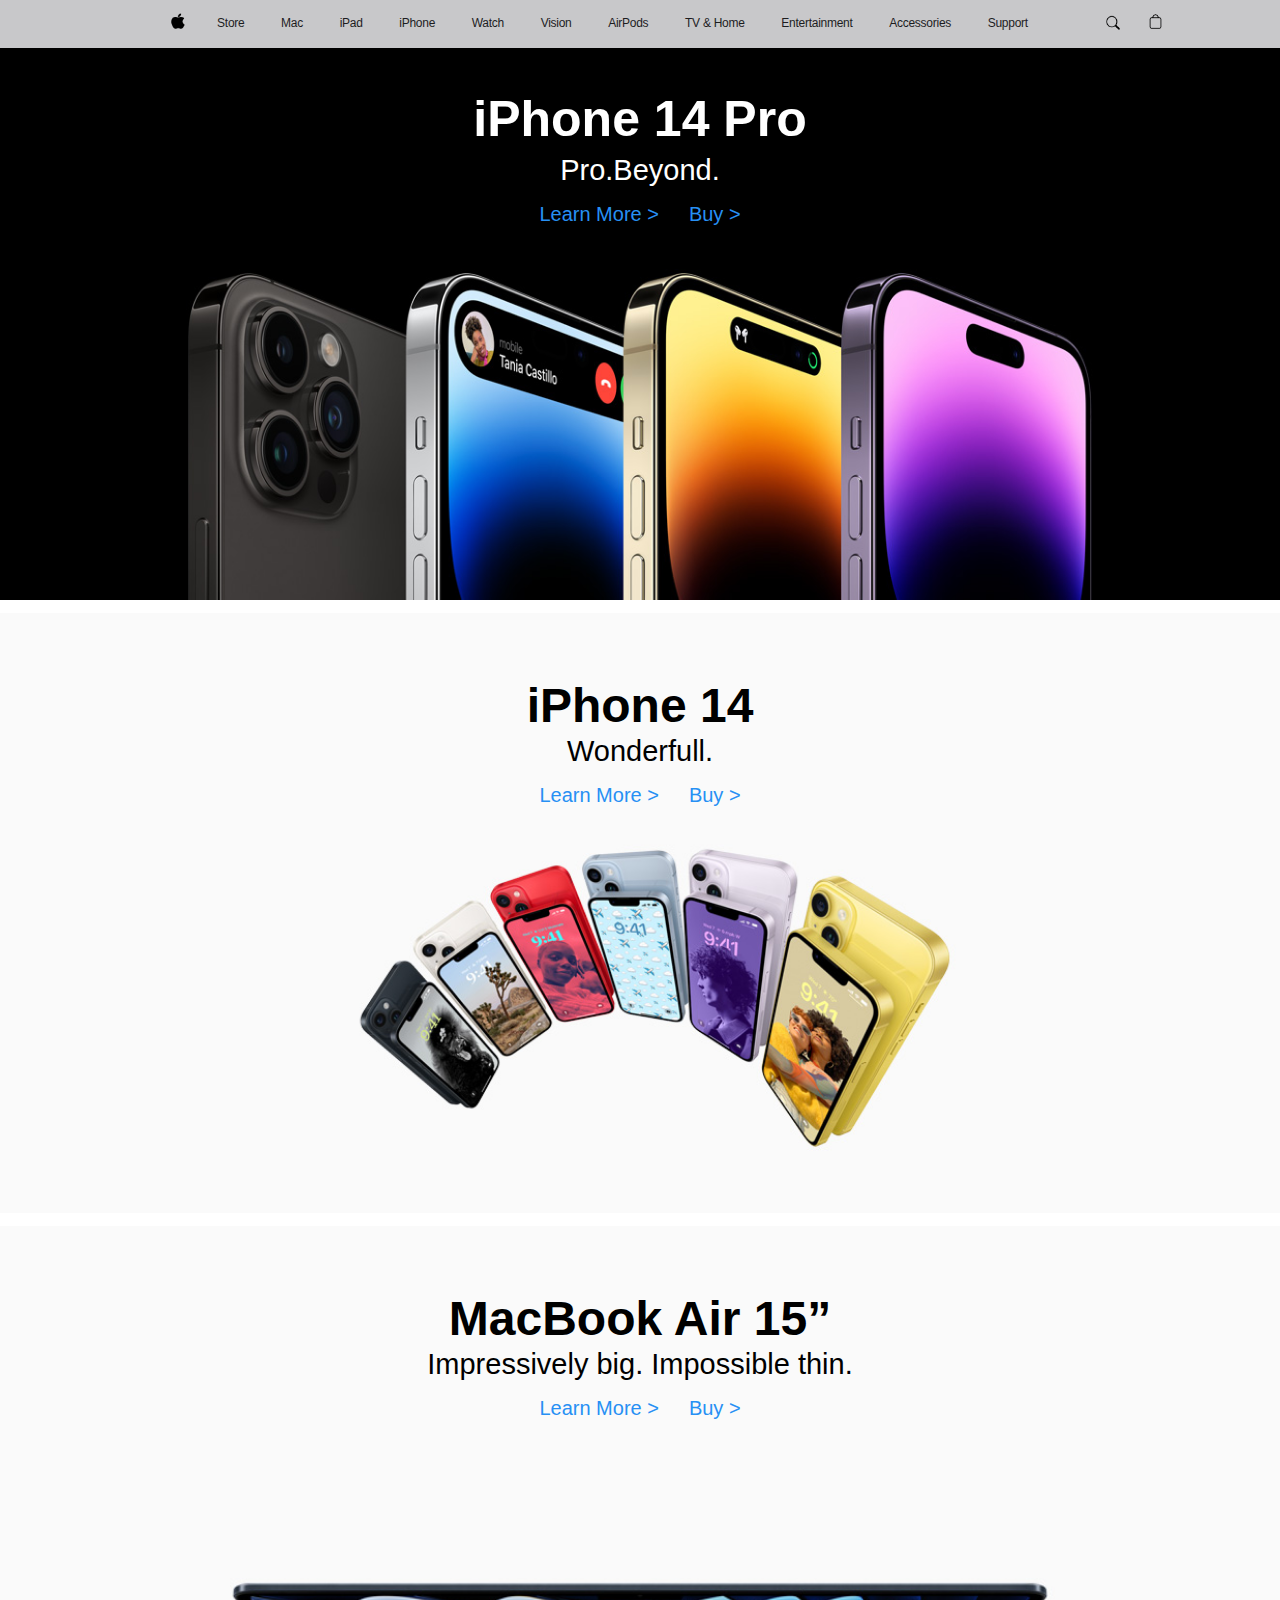
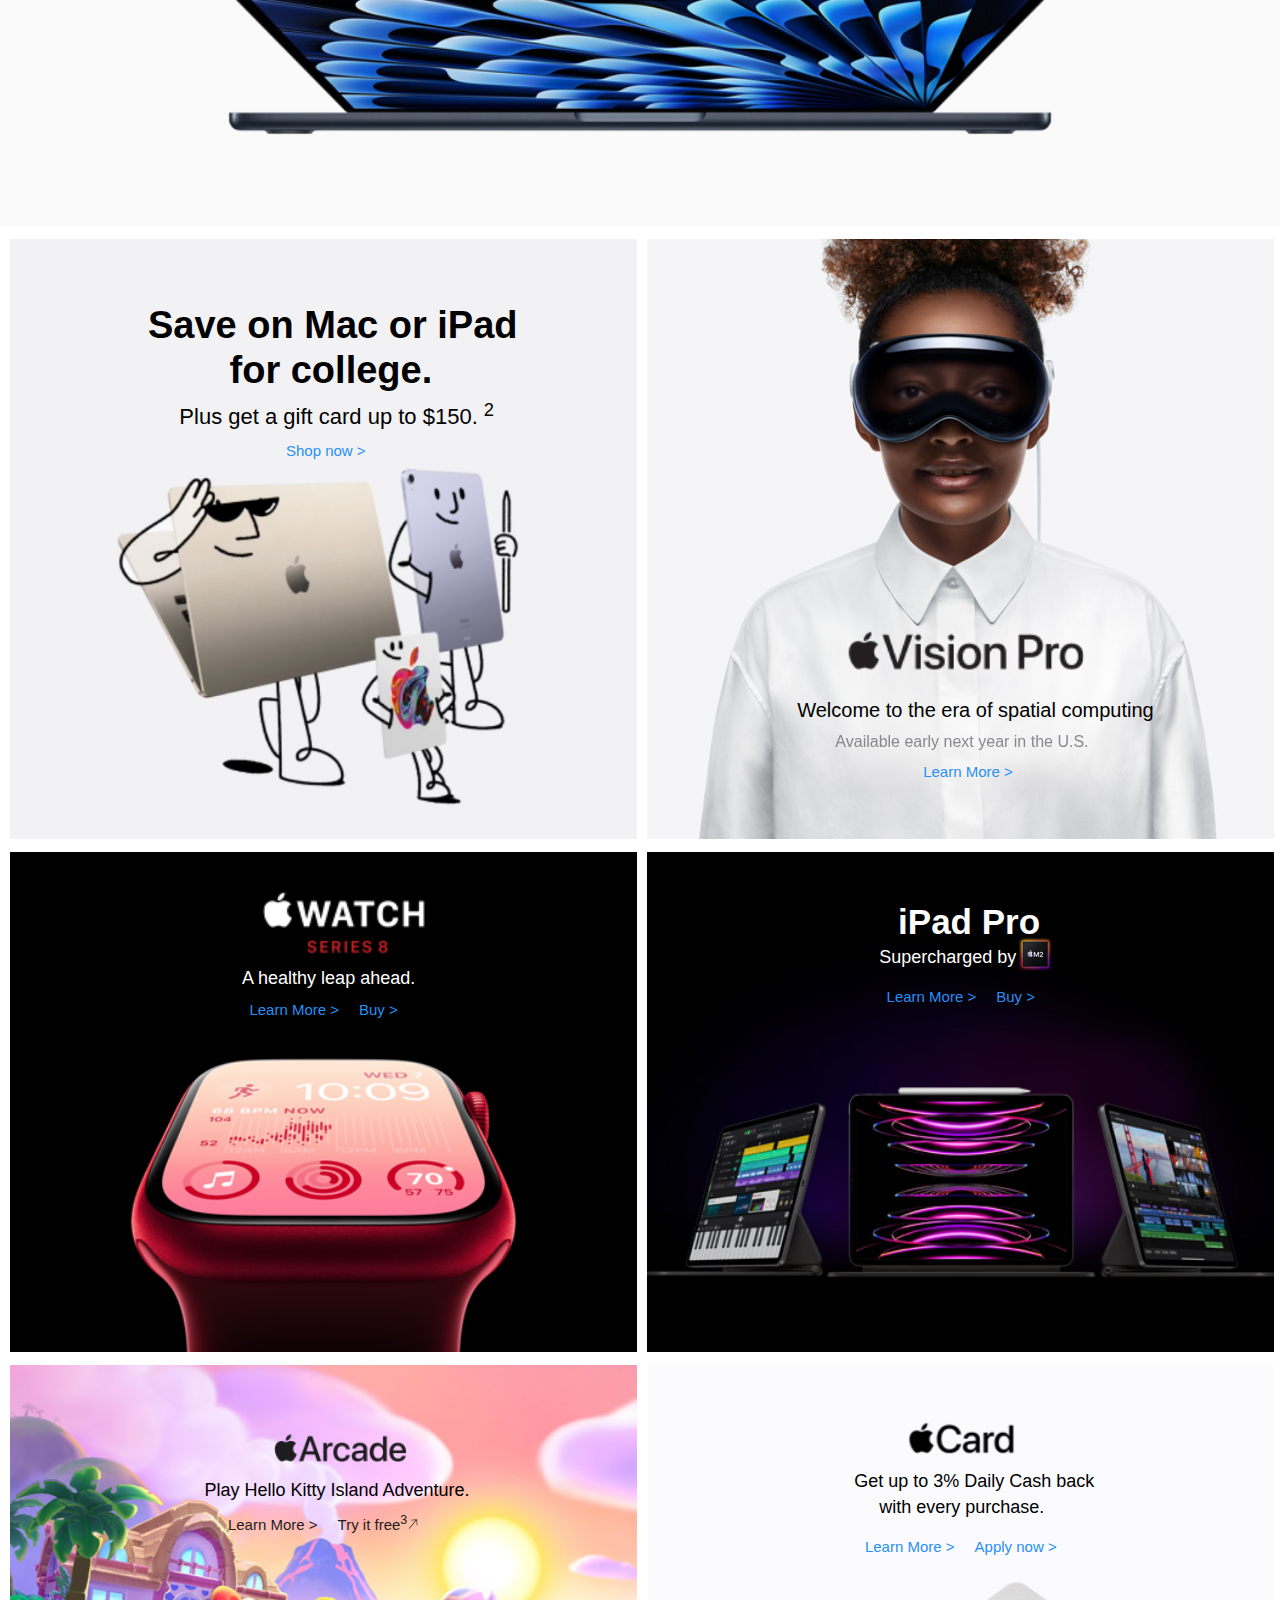
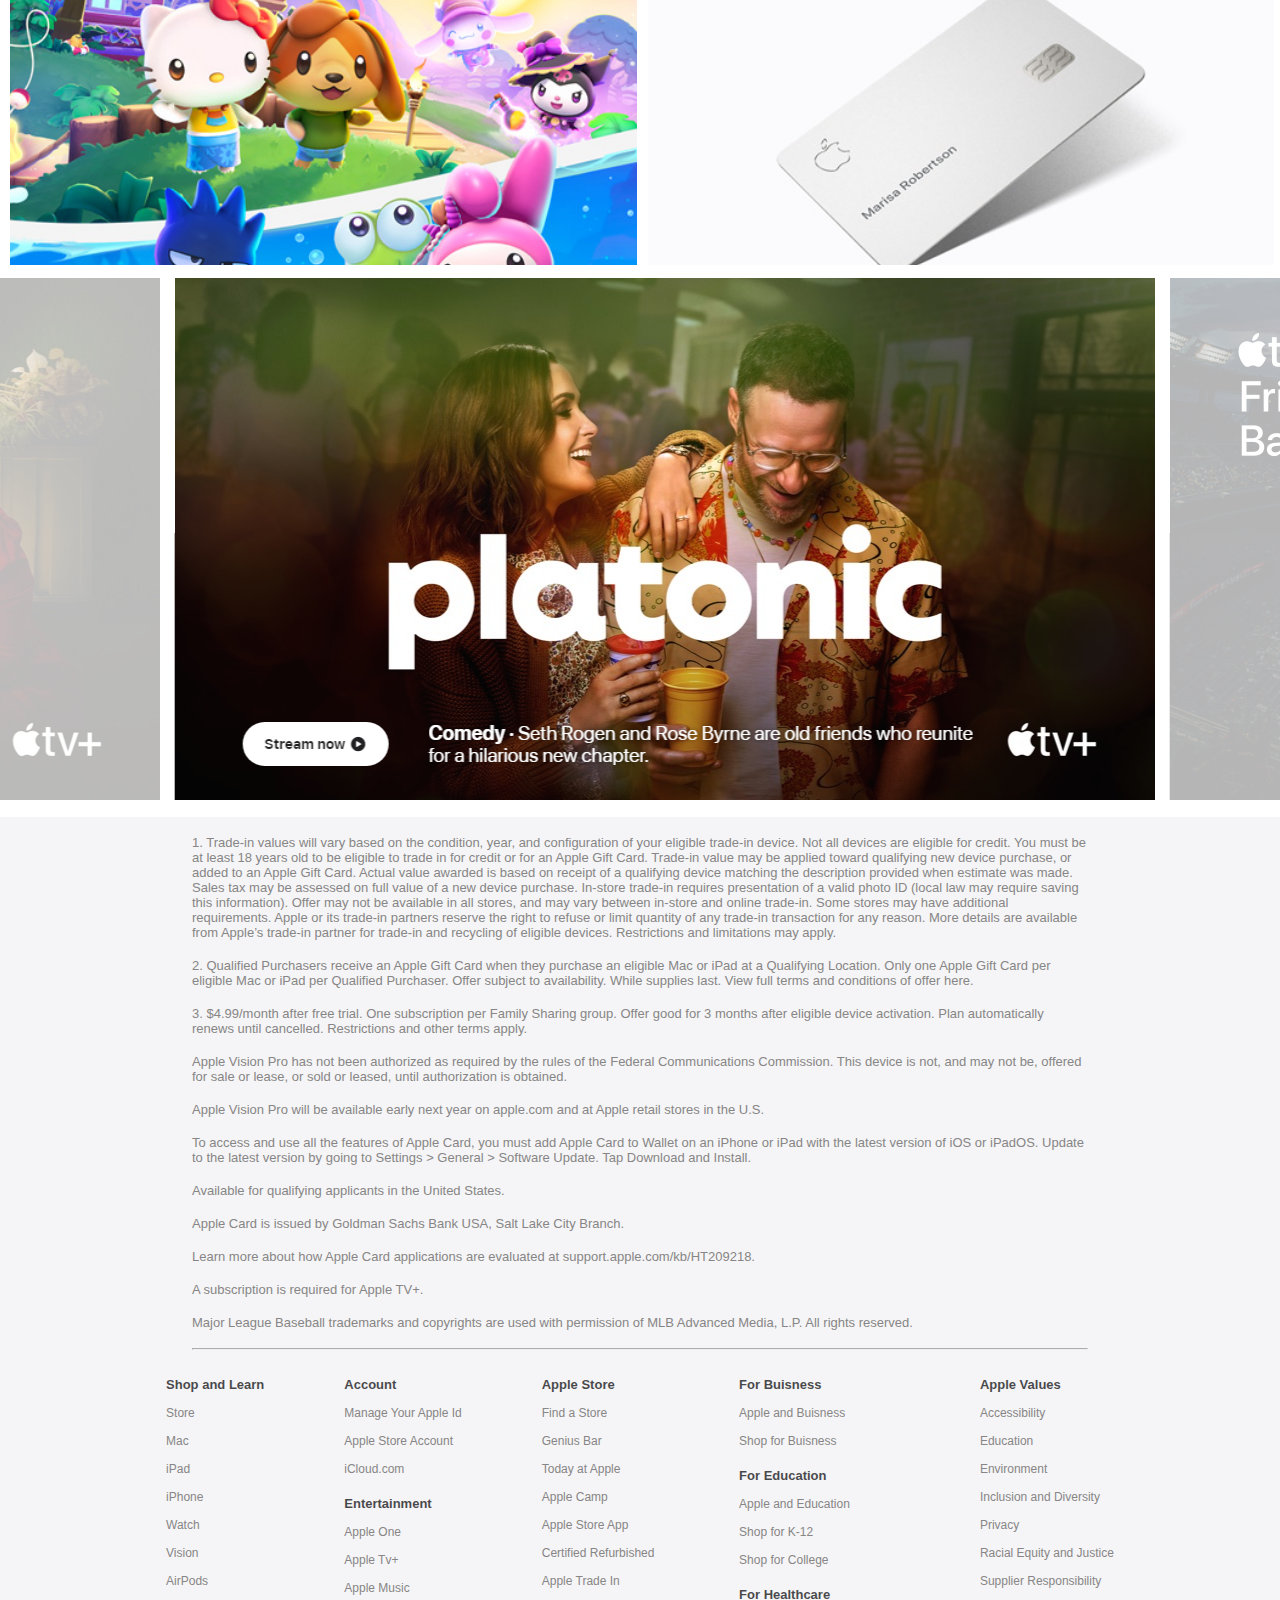
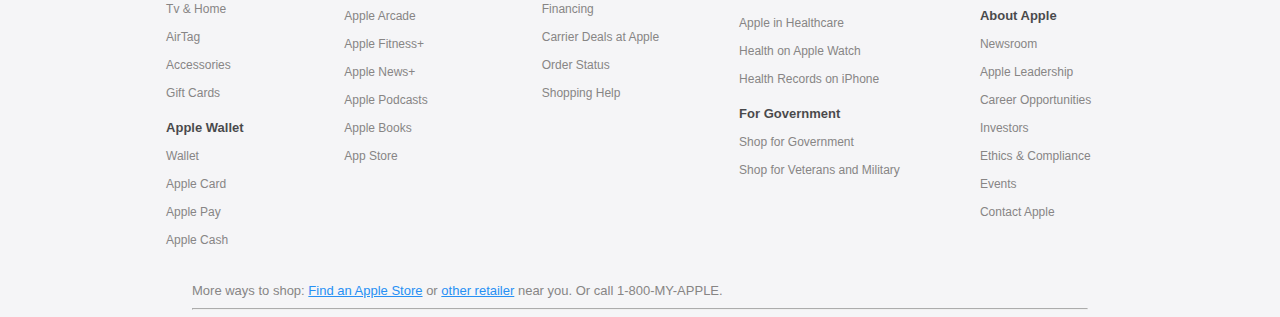
==== commit db9b470b: "Landing page complete" ====
--- a/Index.html
+++ b/Index.html
@@ -1,16 +1,18 @@
 <!DOCTYPE html>
 <html lang="en">
+
 <head>
     <meta charset="UTF-8">
     <meta name="viewport" content="width=device-width, initial-scale=1.0">
     <title>Apple</title>
     <link rel="stylesheet" href="style.css">
 </head>
+
 <body>
     <div id="mainnavbar">
         <div id="shortnavbar">
-                <img id="applelogo" src="./Asset/Logo 1.png" alt="Apple">
-                <ul id="list">
+            <img id="applelogo" src="./Asset/Logo 1.png" alt="Apple">
+            <ul id="list">
                 <li>Store</li>
                 <li>Mac</li>
                 <li>iPad</li>
@@ -21,15 +23,15 @@
                 <li>TV & Home</li>
                 <li>Entertainment</li>
                 <li>Accessories</li>
-                <li>Support</li>                
-                </ul>
-                <img id="search" src="./Asset/Search.png" alt="Search">
-                <img id="bag" src="./Asset/Bag.png" alt="Bag">
+                <li>Support</li>
+            </ul>
+            <img id="search" src="./Asset/Search.png" alt="Search">
+            <img id="bag" src="./Asset/Bag.png" alt="Bag">
         </div>
     </div>
     <div id="firstsection">
         <p id="para1">iPhone 14 Pro</p>
-        <p id="para2">Pro.Beyond.</p>        
+        <p id="para2">Pro.Beyond.</p>
         <div id="para3">
             <a class="learnmore" href="">Learn More &gt; </a>
             <a class="learnmore" href="">Buy &gt; </a>
@@ -37,7 +39,7 @@
     </div>
     <div id="secondsection">
         <p id="para4">iPhone 14</p>
-        <p id="para5">Wonderfull.</p>        
+        <p id="para5">Wonderfull.</p>
         <div id="para6">
             <a class="learnmore" href="">Learn More &gt; </a>
             <a class="learnmore" href="">Buy &gt; </a>
@@ -46,7 +48,7 @@
     </div>
     <div id="thirdsection">
         <p id="para7">MacBook Air 15”</p>
-        <p id="para8">Impressively big. Impossible thin.</p>        
+        <p id="para8">Impressively big. Impossible thin.</p>
         <div id="para9">
             <a class="learnmore" href="">Learn More &gt; </a>
             <a class="learnmore" href="">Buy &gt; </a>
@@ -56,43 +58,234 @@
         <div id="fourthsection1">
             <p id="para10">Save on Mac or iPad</p>
             <p id="para11">for college.</p>
-            <p id="para12">Plus get a gift card up to $150. <sup>2</sup></p>        
+            <p id="para12">Plus get a gift card up to $150. <sup>2</sup></p>
             <div id="para13">
-            <a class="shopnow" href="">Shop now &gt; </a>
+                <a class="shopnow" href="">Shop now &gt; </a>
             </div>
         </div>
         <div id="fourthsection2">
             <p id="para14"><img id="visionpro" src="./Asset/vision pro.png" alt="Vision Pro"></p>
-            <p id="para15">Welcome to the era of spatial computing</p>     
-            <p id="para16">Available early next year in the U.S.</p>     
+            <p id="para15">Welcome to the era of spatial computing</p>
+            <p id="para16">Available early next year in the U.S.</p>
             <div id="para17">
-            <a class="shopnow" href="">Learn More &gt; </a>
-            </div>
-        </div>
-    </div>   
+                <a class="shopnow" href="">Learn More &gt; </a>
+            </div>
+        </div>
+    </div>
     <div id="fifthsection">
         <div id="fifthsection1">
-            <p id="para18"><img id="watch8" src="./Asset/promo_logo_apple_watch_series_8__ee6riplsucuq_medium.png" alt="Watch series 8"></p>
-            <p id="para19">A healthy leap ahead.</p>      
+            <p id="para18"><img id="watch8" src="./Asset/promo_logo_apple_watch_series_8__ee6riplsucuq_medium.png"
+                    alt="Watch series 8"></p>
+            <p id="para19">A healthy leap ahead.</p>
             <div id="para20">
-            <a class="smalllearnmore" href="">Learn More &gt; </a>
-            <a class="smalllearnmore" href="">Buy &gt; </a>
+                <a class="smalllearnmore" href="">Learn More &gt; </a>
+                <a class="smalllearnmore" href="">Buy &gt; </a>
             </div>
         </div>
         <div id="fifthsection2">
             <p id="para21"><img id="m2chip" src="./Asset/promo_m2_chip__enw2kz91lsuq_medium.png" alt="M2 Chip"></p>
-            <p id="para22">iPad Pro</p>         
-            <p id="para23">Supercharged by</p>         
+            <p id="para22">iPad Pro</p>
+            <p id="para23">Supercharged by</p>
             <div id="para24">
-            <a class="smalllearnmore" href="">Learn More &gt; </a>
-            <a class="smalllearnmore" href="">Buy &gt; </a>
-        </div>
-    </div>
-    <div>
-
-    </div>
-<div>
-
-</div>    
+                <a class="smalllearnmore" href="">Learn More &gt; </a>
+                <a class="smalllearnmore" href="">Buy &gt; </a>
+            </div>
+        </div>
+    </div>
+    <div id="sixthsection">
+        <div id="sixthsection1">
+            <p id="para25"><img id="arcade" src="./Asset/logo__dcojfwkzna2q_medium.png" alt="Arcade"></p>
+            <p id="para26">Play Hello Kitty Island Adventure.</p>
+            <div id="para27">
+                <a class="blacklearnmore" href="">Learn More <sup></sup> &gt; </a>
+                <a class="blacklearnmore" href="">Try it free<sup>3</sup><img id="arrow" src="./Asset/Arow.png"
+                        alt="Arrow"></a>
+            </div>
+        </div>
+        <div id="sixthsection2">
+            <p id="para28"><img id="card" src="./Asset/logo__dcojfwkzna2q_medium (1).png" alt="Card"></p>
+            <p id="para29">Get up to 3% Daily Cash back</p>
+            <p id="para30">with every purchase.</p>
+            <div id="para31">
+                <a class="smalllearnmore" href="">Learn More &gt; </a>
+                <a class="smalllearnmore" href="">Apply now &gt; </a>
+            </div>
+        </div>
+    </div>
+    <div id="slider">
+        <img src="./Asset/Slider.png" alt="Silder">
+    </div>
+    <div id="footer">
+        <br>
+        <p id="para32">
+            1. Trade-in values will vary based on the condition, year, and configuration of your eligible trade-in
+            device. Not all devices are eligible for credit. You must be at least 18 years old to be eligible to trade
+            in for credit or for an Apple Gift Card. Trade-in value may be applied toward qualifying new device
+            purchase, or added to an Apple Gift Card. Actual value awarded is based on receipt of a qualifying device
+            matching the description provided when estimate was made. Sales tax may be assessed on full value of a new
+            device purchase. In-store trade-in requires presentation of a valid photo ID (local law may require saving
+            this information). Offer may not be available in all stores, and may vary between in-store and online
+            trade-in. Some stores may have additional requirements. Apple or its trade-in partners reserve the right to
+            refuse or limit quantity of any trade-in transaction for any reason. More details are available from Apple’s
+            trade-in partner for trade-in and recycling of eligible devices. Restrictions and limitations may apply.
+        </p>
+        <br>
+        <p id="para33">
+            2. Qualified Purchasers receive an Apple Gift Card when they purchase an eligible Mac or iPad at a
+            Qualifying Location. Only one Apple Gift Card per eligible Mac or iPad per Qualified Purchaser. Offer
+            subject to availability. While supplies last. View full terms and conditions of offer here.
+        </p>
+        <br>
+        <p id="para34">
+            3. $4.99/month after free trial. One subscription per Family Sharing group. Offer good for 3 months after
+            eligible device activation. Plan automatically renews until cancelled. Restrictions and other terms apply.
+        </p>
+        <br>
+        <p id="para35">
+            Apple Vision Pro has not been authorized as required by the rules of the Federal Communications Commission.
+            This device is not, and may not be, offered for sale or lease, or sold or leased, until authorization is
+            obtained.
+        </p>
+        <br>
+        <p id="para36">
+            Apple Vision Pro will be available early next year on apple.com and at Apple retail stores in the U.S.
+        </p>
+        <br>
+        <p id="para37">
+            To access and use all the features of Apple Card, you must add Apple Card to Wallet on an iPhone or iPad
+            with the latest version of iOS or iPadOS. Update to the latest version by going to Settings > General >
+            Software Update. Tap Download and Install.
+        </p>
+        <br>
+        <p id="para38">
+            Available for qualifying applicants in the United States.
+        </p>
+        <br>
+        <p id="para39">
+            Apple Card is issued by Goldman Sachs Bank USA, Salt Lake City Branch.
+        </p>
+        <br>
+        <p id="para40">
+            Learn more about how Apple Card applications are evaluated at support.apple.com/kb/HT209218.
+        </p>
+        <br>
+        <p id="para41">
+            A subscription is required for Apple TV+.
+        </p>
+        <br>
+        <p id="para42">
+            Major League Baseball trademarks and copyrights are used with permission of MLB Advanced Media, L.P. All
+            rights reserved.
+        </p>
+        <br>
+        <hr>
+    </div>
+    <div class="footer">
+        <div id="footer1">
+            <div id="list1">
+                <ul>
+                    <li class="bold li">Shop and Learn</li>
+                    <li class="li">Store</li>
+                    <li class="li">Mac</li>
+                    <li class="li">iPad</li>
+                    <li class="li">iPhone</li>
+                    <li class="li">Watch</li>
+                    <li class="li">Vision</li>
+                    <li class="li">AirPods</li>
+                    <li class="li">Tv & Home</li>
+                    <li class="li">AirTag</li>
+                    <li class="li">Accessories</li>
+                    <li class="li">Gift Cards</li>
+                    <li class="bold li">Apple Wallet</li>
+                    <li class="li">Wallet</li>
+                    <li class="li">Apple Card</li>
+                    <li class="li">Apple Pay</li>
+                    <li class="li">Apple Cash</li>
+                </ul>
+            </div>
+            <div id="list2">
+                <ul>
+                    <li class="bold li">Account</li>
+                    <li class="li">Manage Your Apple Id</li>
+                    <li class="li">Apple Store Account</li>
+                    <li class="li">iCloud.com</li>
+                    <li class="bold li">Entertainment</li>
+                    <li class="li">Apple One</li>
+                    <li class="li">Apple Tv+</li>
+                    <li class="li">Apple Music</li>
+                    <li class="li">Apple Arcade</li>
+                    <li class="li">Apple Fitness+</li>
+                    <li class="li">Apple News+</li>
+                    <li class="li">Apple Podcasts</li>
+                    <li class="li">Apple Books</li>
+                    <li class="li">App Store</li>
+                    <ul>
+            </div>
+            <div id="list3">
+                <ul>
+                    <li class="bold li">Apple Store</li>
+                    <li class="li">Find a Store</li>
+                    <li class="li">Genius Bar</li>
+                    <li class="li">Today at Apple</li>
+                    <li class="li">Apple Camp</li>
+                    <li class="li">Apple Store App</li>
+                    <li class="li">Certified Refurbished</li>
+                    <li class="li">Apple Trade In</li>
+                    <li class="li">Financing</li>
+                    <li class="li">Carrier Deals at Apple</li>
+                    <li class="li">Order Status</li>
+                    <li class="li">Shopping Help</li>
+                </ul>
+            </div>
+            <div id="list4">
+                <ul>
+                    <li class="bold li">For Buisness</li>
+                    <li class="li">Apple and Buisness</li>
+                    <li class="li">Shop for Buisness</li>
+                    <li class="bold li">For Education</li>
+                    <li class="li">Apple and Education</li>
+                    <li class="li">Shop for K-12</li>
+                    <li class="li">Shop for College</li>
+                    <li class="bold li">For Healthcare</li>
+                    <li class="li">Apple in Healthcare</li>
+                    <li class="li">Health on Apple Watch</li>
+                    <li class="li">Health Records on iPhone</li>
+                    <li class="bold li">For Government</li>
+                    <li class="li">Shop for Government</li>
+                    <li class="li">Shop for Veterans and Military</li>
+                </ul>
+            </div>
+            <div id="list5">
+                <ul>
+                    <li class="bold li">Apple Values</li>
+                    <li class="li">Accessibility</li>
+                    <li class="li">Education</li>
+                    <li class="li">Environment</li>
+                    <li class="li">Inclusion and Diversity</li>
+                    <li class="li">Privacy</li>
+                    <li class="li">Racial Equity and Justice</li>
+                    <li class="li">Supplier Responsibility</li>
+                    <li class="bold li">About Apple</li>
+                    <li class="li">Newsroom</li>
+                    <li class="li">Apple Leadership</li>
+                    <li class="li">Career Opportunities</li>
+                    <li class="li">Investors</li>
+                    <li class="li">Ethics & Compliance</li>
+                    <li class="li">Events</li>
+                    <li class="li">Contact Apple</li>
+                </ul>
+            </div>
+        </div>
+        <br>
+        <br>
+        <div id="lastdiv">
+            <p id="para43">
+                More ways to shop: <a class="location" href="">Find an Apple Store</a> or <a class="location" href="">other retailer</a> near you. Or call 1-800-MY-APPLE.
+            </p>
+        </div>
+        <hr>
+    </div>
+
 </body>
-</html>     +
+</html>--- a/style.css
+++ b/style.css
@@ -25,14 +25,14 @@
     width: 16px;
     position: absolute;
     margin-left: 870px;
-    margin-top: -17px;
+    margin-top: -18px;
 }
 #bag{
     height: 23px;
     width: 23px;
     position: absolute;
     margin-left: 910px;
-    margin-top: -22px;
+    margin-top: -23px;
 }
 #list{
     list-style: none;
@@ -306,10 +306,240 @@
 }
 #para24{
     font-family: "SF Pro Text","SF Pro Icons","Helvetica Neue","Helvetica","Arial",sans-serif;
-    margin-top: 12px;
-    /* margin-left: 270px; */
+    margin-top: 20px;
     display: flex;
     flex-direction: row;
     justify-content: center;
     gap: 20px;
-}+}
+#sixthsection{
+    display: flex;
+    flex-direction: row;
+    height: 500px;
+    color: black;
+    margin-top: 13px;
+}
+#sixthsection1{
+    background-image: url(./Asset/promo_hello_kitty__cv6gojq3rd8i_medium.jpg);
+    background-repeat: no-repeat;
+    background-size: cover;
+    background-position: center;
+    width: 49%;
+    height: 100%;
+    margin-right: 10px;
+    margin-left: 10px;
+}
+#para25{
+    margin-top: 70px;
+    margin-left: 270px;
+}
+#arcade{
+    scale: 1.1;
+}
+#arrow{
+    transform: rotate(40deg);
+    height: 12px;
+    width: 12px;
+}
+#para26{
+    font-size: 18px;
+    font-family: "SF Pro Text","SF Pro Icons","Helvetica Neue","Helvetica","Arial",sans-serif;
+    margin-top: 7px;
+    margin-left: 31%;
+}
+#para27{
+    font-family: "SF Pro Text","SF Pro Icons","Helvetica Neue","Helvetica","Arial",sans-serif;
+    margin-top: 12px;
+    font-size: 2px;
+    display: flex;
+    flex-direction: row;
+    justify-content: center;
+    gap: 20px;
+}
+.blacklearnmore{
+    color: #1D1D1F;
+    text-decoration: none;
+    font-size:15px ;
+}
+.blacklearnmore:hover{
+    text-decoration: underline;
+}
+#sixthsection2{
+    background-image: url(./Asset/card.jpg);
+    background-repeat: no-repeat;
+    background-size: cover;
+    background-position: center;
+    width: 49%;
+    height: 100%;
+    display: flex;
+    flex-direction: column;
+}
+#para28{
+    margin-top: 60px;
+    margin-left: 47%;
+    scale: 1.2;   
+}
+#para29{
+    font-size: 18px;
+    font-family: "SF Pro Text","SF Pro Icons","Helvetica Neue","Helvetica","Arial",sans-serif;
+    margin-top: 15px;
+    margin-left: 33%;
+}
+#para30{
+    font-size: 18px;
+    font-family: "SF Pro Text","SF Pro Icons","Helvetica Neue","Helvetica","Arial",sans-serif;
+    margin-top: 5px;
+    margin-left: 37%;
+}
+#para31{
+    font-family: "SF Pro Text","SF Pro Icons","Helvetica Neue","Helvetica","Arial",sans-serif;
+    margin-top: 20px;
+    display: flex;
+    flex-direction: row;
+    justify-content: center;
+    gap: 20px;
+}
+#slider{
+    margin-top: 13px;
+}
+#footer{
+    background-color: #F5F5F7;
+    height: 600px;
+    margin-top: 13px;
+}
+#para32{
+    width: 70%;
+    margin: auto;
+    color: #878585;
+    font-family: "SF Pro Text","SF Pro Icons","Helvetica Neue","Helvetica","Arial",sans-serif;
+    font-size: 13px;
+}
+#para33{
+    width: 70%;
+    margin: auto;
+    color: #878585;
+    font-family: "SF Pro Text","SF Pro Icons","Helvetica Neue","Helvetica","Arial",sans-serif;
+    font-size: 13px;
+}
+#para34{
+    width: 70%;
+    margin: auto;
+    color: #878585;
+    font-family: "SF Pro Text","SF Pro Icons","Helvetica Neue","Helvetica","Arial",sans-serif;
+    font-size: 13px;
+}
+#para35{
+    width: 70%;
+    margin: auto;
+    color: #878585;
+    font-family: "SF Pro Text","SF Pro Icons","Helvetica Neue","Helvetica","Arial",sans-serif;
+    font-size: 13px;
+}
+#para36{
+    width: 70%;
+    margin: auto;
+    color: #878585;
+    font-family: "SF Pro Text","SF Pro Icons","Helvetica Neue","Helvetica","Arial",sans-serif;
+    font-size: 13px;
+}
+#para37{
+    width: 70%;
+    margin: auto;
+    color: #878585;
+    font-family: "SF Pro Text","SF Pro Icons","Helvetica Neue","Helvetica","Arial",sans-serif;
+    font-size: 13px;
+}
+#para38{
+    width: 70%;
+    margin: auto;
+    color: #878585;
+    font-family: "SF Pro Text","SF Pro Icons","Helvetica Neue","Helvetica","Arial",sans-serif;
+    font-size: 13px;
+}
+#para39{
+    width: 70%;
+    margin: auto;
+    color: #878585;
+    font-family: "SF Pro Text","SF Pro Icons","Helvetica Neue","Helvetica","Arial",sans-serif;
+    font-size: 13px;
+}
+#para40{
+    width: 70%;
+    margin: auto;
+    color: #878585;
+    font-family: "SF Pro Text","SF Pro Icons","Helvetica Neue","Helvetica","Arial",sans-serif;
+    font-size: 13px;
+}
+#para41{
+    width: 70%;
+    margin: auto;
+    color: #878585;
+    font-family: "SF Pro Text","SF Pro Icons","Helvetica Neue","Helvetica","Arial",sans-serif;
+    font-size: 13px;
+}
+#para42{
+    width: 70%;
+    margin: auto;
+    color: #878585;
+    font-family: "SF Pro Text","SF Pro Icons","Helvetica Neue","Helvetica","Arial",sans-serif;
+    font-size: 13px;
+}
+hr{
+    width: 70%;
+    margin: auto;
+    color: #878585;
+    opacity: 80%;
+}
+.footer{
+    background-color: #F5F5F7;
+    height: 500px;    
+}
+.li{
+    list-style: none;
+    font-family: "SF Pro Text","SF Pro Icons","Helvetica Neue","Helvetica","Arial",sans-serif;
+    width: 100%;
+    color: #878585;
+    font-size: 12px;
+    margin-top: 14px;
+}
+#footer1{
+    display: flex;
+    flex-direction: row;
+    justify-content: center;
+    gap: 80px;
+}
+#list1{
+    margin-top: -60px;
+}
+#list2{
+    margin-top: -60px;
+}
+#list3{
+    margin-top: -60px;
+}
+#list4{
+    margin-top: -60px;
+}
+#list5{
+    margin-top: -60px;
+}
+.bold{
+    font-size: 13px;
+    font-weight: bolder;
+    color: #1D1D1F;
+    opacity: 80%;
+    margin-top: 20px;
+}
+#para43{
+    width: 70%;
+    margin: auto;
+    color: #878585;
+    font-family: "SF Pro Text","SF Pro Icons","Helvetica Neue","Helvetica","Arial",sans-serif;
+    font-size: 13px;
+}
+.location{
+    color: #2790F4;
+}
+#lastdiv{
+    margin-bottom: 10px;
+}
